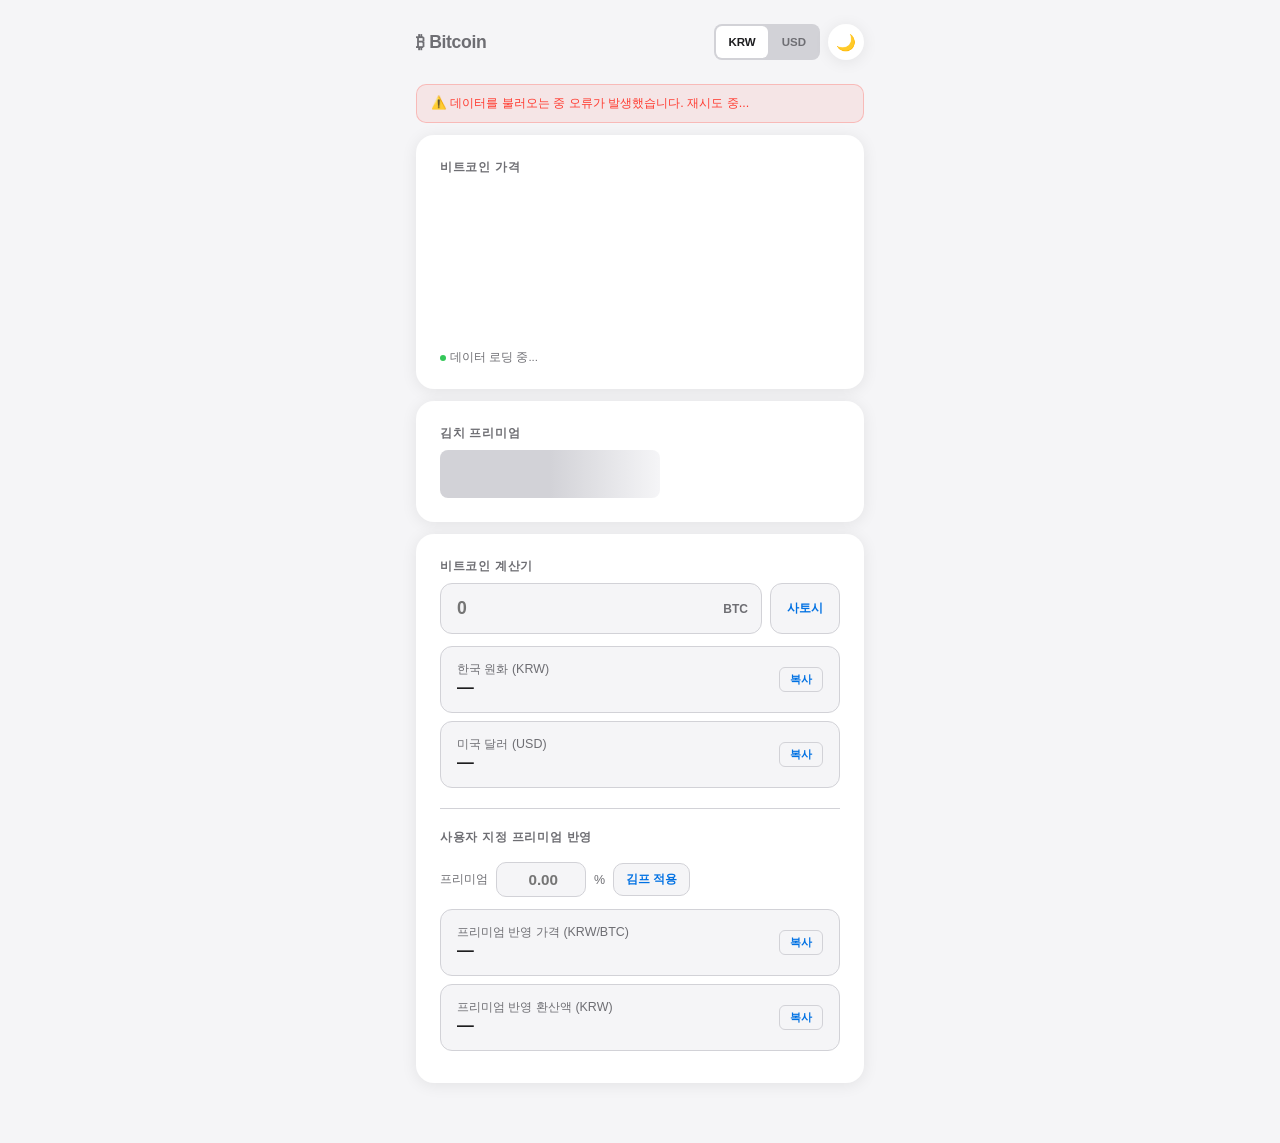
==== index.html @ 75e1d842 "Add files via upload" ====
<!DOCTYPE html>
<html lang="ko">
<head>
  <meta charset="UTF-8" />
  <meta name="viewport" content="width=device-width, initial-scale=1.0" />
  <title>비트코인 가격 & 김치 프리미엄</title>
  <style>
    /* ── 기본 변수 ── */
    :root {
      --bg: #f5f5f7;
      --card: #ffffff;
      --text: #1d1d1f;
      --sub: #6e6e73;
      --border: #d2d2d7;
      --accent: #0071e3;
      --positive: #ff3b30;
      --negative: #007aff;
      --shadow: 0 2px 16px rgba(0,0,0,0.08);
      --radius: 18px;
      --transition: 0.3s cubic-bezier(.4,0,.2,1);
    }
    [data-theme="dark"] {
      --bg: #000000;
      --card: #1c1c1e;
      --text: #f5f5f7;
      --sub: #98989d;
      --border: #38383a;
      --accent: #0a84ff;
      --shadow: 0 2px 24px rgba(0,0,0,0.4);
    }

    /* ── 리셋 & 기본 ── */
    *, *::before, *::after { box-sizing: border-box; margin: 0; padding: 0; }
    html { font-size: 16px; scroll-behavior: smooth; }
    body {
      font-family: -apple-system, BlinkMacSystemFont, 'Segoe UI', sans-serif;
      background: var(--bg);
      color: var(--text);
      min-height: 100vh;
      transition: background var(--transition), color var(--transition);
    }

    /* ── 레이아웃 ── */
    .container {
      max-width: 480px;
      margin: 0 auto;
      padding: 24px 16px 48px;
    }

    /* ── 헤더 ── */
    .header {
      display: flex;
      align-items: center;
      justify-content: space-between;
      margin-bottom: 24px;
    }
    .header-title {
      font-size: 1.1rem;
      font-weight: 600;
      letter-spacing: -0.02em;
      color: var(--sub);
    }
    .header-controls { display: flex; gap: 8px; }
    .icon-btn {
      width: 36px; height: 36px;
      border: none; border-radius: 50%;
      background: var(--card);
      color: var(--text);
      cursor: pointer;
      display: flex; align-items: center; justify-content: center;
      font-size: 1rem;
      box-shadow: var(--shadow);
      transition: transform 0.15s, background var(--transition);
    }
    .icon-btn:active { transform: scale(0.92); }

    /* ── 카드 ── */
    .card {
      background: var(--card);
      border-radius: var(--radius);
      padding: 24px;
      margin-bottom: 12px;
      box-shadow: var(--shadow);
      transition: background var(--transition);
    }
    .card-label {
      font-size: 0.75rem;
      font-weight: 600;
      letter-spacing: 0.06em;
      text-transform: uppercase;
      color: var(--sub);
      margin-bottom: 8px;
    }

    /* ── 스켈레톤 ── */
    .skeleton {
      background: linear-gradient(90deg, var(--border) 25%, var(--bg) 50%, var(--border) 75%);
      background-size: 200% 100%;
      animation: shimmer 1.4s infinite;
      border-radius: 8px;
    }
    @keyframes shimmer { from { background-position: 200% 0; } to { background-position: -200% 0; } }
    .skel-price { height: 52px; width: 70%; margin-bottom: 8px; }
    .skel-sub { height: 20px; width: 45%; }
    .skel-prem { height: 48px; width: 55%; }

    /* ── 가격 표시 ── */
    .price-main {
      font-size: 2.8rem;
      font-weight: 700;
      letter-spacing: -0.04em;
      line-height: 1;
      margin-bottom: 6px;
      transition: color 0.2s;
      font-variant-numeric: tabular-nums;
    }
    .price-sub {
      font-size: 1rem;
      color: var(--sub);
      font-weight: 400;
      font-variant-numeric: tabular-nums;
    }
    .price-row {
      display: flex;
      align-items: flex-end;
      justify-content: space-between;
      gap: 8px;
    }
    .update-time {
      font-size: 0.72rem;
      color: var(--sub);
      margin-top: 10px;
    }
    .live-dot {
      display: inline-block;
      width: 6px; height: 6px;
      border-radius: 50%;
      background: #34c759;
      margin-right: 4px;
      animation: pulse 1.5s infinite;
    }
    @keyframes pulse { 0%,100% { opacity:1; } 50% { opacity:0.3; } }

    /* ── 플래시 애니메이션 ── */
    @keyframes flash-up { 0%,100%{color:inherit;} 30%{color:var(--positive);} }
    @keyframes flash-down { 0%,100%{color:inherit;} 30%{color:var(--negative);} }
    .flash-up { animation: flash-up 0.5s ease; }
    .flash-down { animation: flash-down 0.5s ease; }

    /* ── 김치 프리미엄 ── */
    .premium-value {
      font-size: 2.4rem;
      font-weight: 700;
      letter-spacing: -0.03em;
      font-variant-numeric: tabular-nums;
    }
    .premium-value.positive { color: var(--positive); }
    .premium-value.negative { color: var(--negative); }
    .premium-detail {
      font-size: 0.8rem;
      color: var(--sub);
      margin-top: 4px;
    }

    /* ── 스파크라인 ── */
    .chart-wrap {
      margin-top: 16px;
      height: 60px;
      position: relative;
    }
    canvas#sparkline {
      width: 100%;
      height: 100%;
      display: block;
    }

    /* ── 구분선 ── */
    .divider {
      height: 1px;
      background: var(--border);
      margin: 20px 0;
    }

    /* ── 계산기 ── */
    .calc-row {
      display: flex;
      gap: 8px;
      margin-bottom: 12px;
      align-items: stretch;
    }
    .calc-input-wrap {
      flex: 1;
      position: relative;
    }
    .calc-input {
      width: 100%;
      padding: 14px 16px;
      border: 1.5px solid var(--border);
      border-radius: 12px;
      font-size: 1.1rem;
      font-weight: 600;
      background: var(--bg);
      color: var(--text);
      font-variant-numeric: tabular-nums;
      transition: border-color 0.2s, background var(--transition);
      outline: none;
      font-family: inherit;
    }
    .calc-input:focus { border-color: var(--accent); }
    .calc-unit {
      position: absolute;
      right: 14px; top: 50%;
      transform: translateY(-50%);
      font-size: 0.75rem;
      font-weight: 700;
      color: var(--sub);
      pointer-events: none;
    }
    .toggle-btn {
      padding: 0 16px;
      border: 1.5px solid var(--border);
      border-radius: 12px;
      background: var(--bg);
      color: var(--accent);
      font-size: 0.78rem;
      font-weight: 700;
      cursor: pointer;
      white-space: nowrap;
      transition: background 0.2s, border-color 0.2s;
      font-family: inherit;
    }
    .toggle-btn:hover { background: var(--card); }

    .result-box {
      background: var(--bg);
      border-radius: 12px;
      padding: 14px 16px;
      margin-bottom: 8px;
      display: flex;
      justify-content: space-between;
      align-items: center;
      border: 1px solid var(--border);
      transition: background var(--transition);
    }
    .result-label { font-size: 0.78rem; color: var(--sub); font-weight: 500; }
    .result-value {
      font-size: 1.05rem;
      font-weight: 700;
      font-variant-numeric: tabular-nums;
    }
    .copy-btn {
      padding: 4px 10px;
      border: 1px solid var(--border);
      border-radius: 6px;
      background: transparent;
      color: var(--accent);
      font-size: 0.7rem;
      font-weight: 600;
      cursor: pointer;
      transition: background 0.15s;
      font-family: inherit;
    }
    .copy-btn:hover { background: var(--card); }
    .copy-btn.copied { color: #34c759; border-color: #34c759; }

    /* ── 프리미엄 입력 ── */
    .prem-input-wrap {
      display: flex;
      align-items: center;
      gap: 8px;
      margin-top: 16px;
    }
    .prem-label { font-size: 0.78rem; color: var(--sub); white-space: nowrap; }
    .prem-input {
      width: 90px;
      padding: 8px 12px;
      border: 1.5px solid var(--border);
      border-radius: 10px;
      font-size: 0.95rem;
      font-weight: 600;
      background: var(--bg);
      color: var(--text);
      outline: none;
      text-align: right;
      font-family: inherit;
      transition: border-color 0.2s, background var(--transition);
    }
    .prem-input:focus { border-color: var(--accent); }
    .use-kimchi-btn {
      padding: 8px 12px;
      border: 1.5px solid var(--border);
      border-radius: 10px;
      background: var(--bg);
      color: var(--accent);
      font-size: 0.72rem;
      font-weight: 700;
      cursor: pointer;
      transition: background 0.15s;
      font-family: inherit;
      white-space: nowrap;
    }
    .use-kimchi-btn:hover { background: var(--card); }

    /* ── 에러 배너 ── */
    .error-banner {
      background: #ff3b3015;
      border: 1px solid #ff3b3040;
      border-radius: 10px;
      padding: 10px 14px;
      font-size: 0.78rem;
      color: var(--positive);
      margin-bottom: 12px;
      display: none;
    }
    .error-banner.show { display: block; }

    /* ── 화폐 토글 ── */
    .currency-toggle {
      display: inline-flex;
      background: var(--border);
      border-radius: 8px;
      padding: 2px;
      gap: 2px;
    }
    .currency-toggle button {
      padding: 4px 12px;
      border: none;
      border-radius: 6px;
      font-size: 0.72rem;
      font-weight: 700;
      cursor: pointer;
      background: transparent;
      color: var(--sub);
      transition: background 0.15s, color 0.15s;
      font-family: inherit;
    }
    .currency-toggle button.active {
      background: var(--card);
      color: var(--text);
    }

    /* ── 24h 변동 배지 ── */
    .change-badge {
      display: inline-flex;
      align-items: center;
      gap: 2px;
      font-size: 0.8rem;
      font-weight: 600;
      padding: 2px 8px;
      border-radius: 6px;
    }
    .change-badge.pos { background: #ff3b3018; color: var(--positive); }
    .change-badge.neg { background: #007aff18; color: var(--negative); }

    /* ── 반응형 ── */
    @media (max-width: 380px) {
      .price-main { font-size: 2.2rem; }
      .premium-value { font-size: 2rem; }
      .container { padding: 16px 12px 40px; }
    }
  </style>
</head>
<body>
<div class="container">

  <!-- 헤더 -->
  <div class="header">
    <span class="header-title">₿ Bitcoin</span>
    <div class="header-controls">
      <!-- 화폐 단위 토글 -->
      <div class="currency-toggle">
        <button id="btn-krw" class="active" onclick="setCurrency('KRW')">KRW</button>
        <button id="btn-usd" onclick="setCurrency('USD')">USD</button>
      </div>
      <!-- 다크모드 토글 -->
      <button class="icon-btn" id="theme-btn" onclick="toggleTheme()" title="테마 변경">🌙</button>
    </div>
  </div>

  <!-- 에러 배너 -->
  <div class="error-banner" id="error-banner">⚠️ 데이터를 불러오는 중 오류가 발생했습니다. 재시도 중...</div>

  <!-- 가격 카드 -->
  <div class="card" id="price-card">
    <div class="card-label">비트코인 가격</div>
    <div class="price-row">
      <div>
        <!-- 스켈레톤 -->
        <div class="skeleton skel-price" id="skel-price"></div>
        <div class="skeleton skel-sub" id="skel-sub"></div>
        <!-- 실제 데이터 (초기 hidden) -->
        <div id="price-main-wrap" style="display:none;">
          <div class="price-main" id="price-main">—</div>
          <div class="price-sub" id="price-sub">—</div>
        </div>
      </div>
      <span class="change-badge" id="change-badge" style="display:none;"></span>
    </div>
    <!-- 스파크라인 -->
    <div class="chart-wrap">
      <canvas id="sparkline"></canvas>
    </div>
    <div class="update-time" id="update-time">
      <span class="live-dot"></span>데이터 로딩 중...
    </div>
  </div>

  <!-- 김치 프리미엄 카드 -->
  <div class="card" id="prem-card">
    <div class="card-label">김치 프리미엄</div>
    <div class="skeleton skel-prem" id="skel-prem"></div>
    <div id="prem-wrap" style="display:none;">
      <div class="premium-value" id="premium-value">—</div>
      <div class="premium-detail" id="premium-detail">업비트 KRW / 바이낸스 USD × 환율</div>
    </div>
  </div>

  <!-- 계산기 카드 -->
  <div class="card">
    <div class="card-label">비트코인 계산기</div>

    <!-- BTC 입력 -->
    <div class="calc-row">
      <div class="calc-input-wrap">
        <input
          class="calc-input"
          id="btc-input"
          type="number"
          placeholder="0"
          min="0"
          step="any"
          oninput="onBtcInput()"
          style="padding-right: 68px;"
        />
        <span class="calc-unit" id="btc-unit-label">BTC</span>
      </div>
      <!-- 사토시 토글 -->
      <button class="toggle-btn" id="sat-toggle" onclick="toggleSatoshi()">사토시</button>
    </div>

    <!-- 결과: KRW -->
    <div class="result-box" id="res-krw-box">
      <div>
        <div class="result-label">한국 원화 (KRW)</div>
        <div class="result-value" id="res-krw">—</div>
      </div>
      <button class="copy-btn" onclick="copyValue('res-krw', this)">복사</button>
    </div>

    <!-- 결과: USD -->
    <div class="result-box" id="res-usd-box">
      <div>
        <div class="result-label">미국 달러 (USD)</div>
        <div class="result-value" id="res-usd">—</div>
      </div>
      <button class="copy-btn" onclick="copyValue('res-usd', this)">복사</button>
    </div>

    <div class="divider"></div>

    <!-- 프리미엄 반영 설정 -->
    <div class="card-label" style="margin-bottom:4px;">사용자 지정 프리미엄 반영</div>
    <div class="prem-input-wrap">
      <span class="prem-label">프리미엄</span>
      <input
        class="prem-input"
        id="custom-prem"
        type="number"
        placeholder="0.00"
        step="0.01"
        oninput="onBtcInput()"
      />
      <span class="prem-label">%</span>
      <button class="use-kimchi-btn" onclick="useKimchiPremium()">김프 적용</button>
    </div>

    <!-- 프리미엄 반영 결과 -->
    <div class="result-box" style="margin-top:12px;" id="res-prem-box">
      <div>
        <div class="result-label">프리미엄 반영 가격 (KRW/BTC)</div>
        <div class="result-value" id="res-prem">—</div>
      </div>
      <button class="copy-btn" onclick="copyValue('res-prem', this)">복사</button>
    </div>

    <div class="result-box" id="res-prem-total-box">
      <div>
        <div class="result-label">프리미엄 반영 환산액 (KRW)</div>
        <div class="result-value" id="res-prem-total">—</div>
      </div>
      <button class="copy-btn" onclick="copyValue('res-prem-total', this)">복사</button>
    </div>
  </div>

</div>

<script>
  // ── 상태 ──
  let state = {
    btcKrw: null,      // 업비트 BTC/KRW
    btcUsd: null,      // 바이낸스 BTC/USD
    usdKrw: null,      // USD/KRW 환율
    kimchiPrem: null,  // 김치 프리미엄 %
    change24h: null,   // 24시간 변동률 %
    sparkData: [],     // 스파크라인 데이터 (USD)
    isSatoshi: false,
    currency: 'KRW',   // 표시 화폐
    theme: 'light',
    lastBtcKrw: null,
    lastBtcUsd: null,
    loaded: false,
  };

  // ── 테마 ──
  function toggleTheme() {
    state.theme = state.theme === 'light' ? 'dark' : 'light';
    document.documentElement.setAttribute('data-theme', state.theme);
    document.getElementById('theme-btn').textContent = state.theme === 'dark' ? '☀️' : '🌙';
    drawSparkline();
  }
  // 시스템 다크모드 감지
  if (window.matchMedia('(prefers-color-scheme: dark)').matches) {
    state.theme = 'dark';
    document.documentElement.setAttribute('data-theme', 'dark');
    document.getElementById('theme-btn').textContent = '☀️';
  }

  // ── 화폐 토글 ──
  function setCurrency(cur) {
    state.currency = cur;
    document.getElementById('btn-krw').className = cur === 'KRW' ? 'active' : '';
    document.getElementById('btn-usd').className = cur === 'USD' ? 'active' : '';
    renderPrices();
  }

  // ── 숫자 포맷 ──
  function fmt(n, decimals = 0) {
    if (n == null) return '—';
    return n.toLocaleString('ko-KR', { minimumFractionDigits: decimals, maximumFractionDigits: decimals });
  }
  function fmtUsd(n) {
    if (n == null) return '—';
    return '$' + n.toLocaleString('en-US', { minimumFractionDigits: 2, maximumFractionDigits: 2 });
  }

  // ── 스켈레톤 → 실제 UI ──
  function showData() {
    if (state.loaded) return;
    state.loaded = true;
    ['skel-price','skel-sub','skel-prem'].forEach(id => {
      const el = document.getElementById(id);
      if (el) el.remove();
    });
    document.getElementById('price-main-wrap').style.display = '';
    document.getElementById('prem-wrap').style.display = '';
    document.getElementById('change-badge').style.display = '';
  }

  // ── 가격 렌더 ──
  function renderPrices() {
    if (!state.btcKrw || !state.btcUsd) return;
    showData();

    const mainEl = document.getElementById('price-main');
    const subEl = document.getElementById('price-sub');

    let newMainText, newSubText;
    if (state.currency === 'KRW') {
      newMainText = '₩' + fmt(state.btcKrw);
      newSubText = fmtUsd(state.btcUsd) + (state.usdKrw ? '  ·  ₩' + fmt(state.usdKrw, 1) + '/USD' : '');
    } else {
      newMainText = fmtUsd(state.btcUsd);
      newSubText = '₩' + fmt(state.btcKrw) + (state.usdKrw ? '  ·  환율 ₩' + fmt(state.usdKrw, 1) : '');
    }

    // 플래시 애니메이션
    if (mainEl.textContent && mainEl.textContent !== '—') {
      const prev = state.currency === 'KRW' ? state.lastBtcKrw : state.lastBtcUsd;
      const cur  = state.currency === 'KRW' ? state.btcKrw    : state.btcUsd;
      if (prev != null && cur !== prev) {
        mainEl.classList.remove('flash-up','flash-down');
        void mainEl.offsetWidth; // reflow
        mainEl.classList.add(cur > prev ? 'flash-up' : 'flash-down');
      }
    }
    mainEl.textContent = newMainText;
    subEl.textContent  = newSubText;

    // 24h 변동 배지
    const badge = document.getElementById('change-badge');
    if (state.change24h != null) {
      const pos = state.change24h >= 0;
      badge.className = 'change-badge ' + (pos ? 'pos' : 'neg');
      badge.textContent = (pos ? '▲ +' : '▼ ') + state.change24h.toFixed(2) + '%';
    }

    // 업데이트 시간
    const now = new Date();
    document.getElementById('update-time').innerHTML =
      '<span class="live-dot"></span>' +
      now.toLocaleTimeString('ko-KR', { hour12: false }) + ' 기준';

    // 계산기 업데이트
    onBtcInput();
  }

  // ── 김치 프리미엄 렌더 ──
  function renderPremium() {
    if (state.kimchiPrem == null) return;
    const el = document.getElementById('premium-value');
    const val = state.kimchiPrem;
    el.textContent = (val >= 0 ? '+' : '') + val.toFixed(3) + '%';
    el.className = 'premium-value ' + (val >= 0 ? 'positive' : 'negative');

    if (state.btcKrw && state.btcUsd && state.usdKrw) {
      const globalKrw = state.btcUsd * state.usdKrw;
      document.getElementById('premium-detail').textContent =
        '업비트 ₩' + fmt(state.btcKrw) +
        ' vs 바이낸스×환율 ₩' + fmt(Math.round(globalKrw));
    }
  }

  // ── 계산기 ──
  function onBtcInput() {
    const raw = parseFloat(document.getElementById('btc-input').value) || 0;
    const btcAmount = state.isSatoshi ? raw / 1e8 : raw;
    const customPrem = parseFloat(document.getElementById('custom-prem').value) || 0;

    const krwResult = state.btcKrw != null ? btcAmount * state.btcKrw : null;
    const usdResult = state.btcUsd != null ? btcAmount * state.btcUsd : null;

    document.getElementById('res-krw').textContent =
      krwResult != null ? '₩' + fmt(Math.round(krwResult)) : '—';
    document.getElementById('res-usd').textContent =
      usdResult != null ? '$' + fmt(usdResult, 2) : '—';

    // 프리미엄 반영
    if (state.btcKrw != null) {
      const adjPrice = state.btcKrw * (1 + customPrem / 100);
      const adjTotal = btcAmount * adjPrice;
      document.getElementById('res-prem').textContent = '₩' + fmt(Math.round(adjPrice));
      document.getElementById('res-prem-total').textContent = '₩' + fmt(Math.round(adjTotal));
    }
  }

  function toggleSatoshi() {
    state.isSatoshi = !state.isSatoshi;
    const btn = document.getElementById('sat-toggle');
    const label = document.getElementById('btc-unit-label');
    if (state.isSatoshi) {
      btn.textContent = 'BTC';
      label.textContent = 'SAT';
      btn.style.color = 'var(--positive)';
    } else {
      btn.textContent = '사토시';
      label.textContent = 'BTC';
      btn.style.color = '';
    }
    onBtcInput();
  }

  function useKimchiPremium() {
    if (state.kimchiPrem == null) return;
    document.getElementById('custom-prem').value = state.kimchiPrem.toFixed(3);
    onBtcInput();
  }

  // ── 복사 ──
  function copyValue(id, btn) {
    const text = document.getElementById(id).textContent;
    if (text === '—') return;
    navigator.clipboard.writeText(text.replace(/[₩$,]/g, '')).then(() => {
      btn.textContent = '✓';
      btn.classList.add('copied');
      setTimeout(() => { btn.textContent = '복사'; btn.classList.remove('copied'); }, 1500);
    });
  }

  // ── 스파크라인 ──
  function drawSparkline() {
    const canvas = document.getElementById('sparkline');
    const ctx = canvas.getContext('2d');
    const data = state.sparkData;
    const dpr = window.devicePixelRatio || 1;

    canvas.width  = canvas.offsetWidth  * dpr;
    canvas.height = canvas.offsetHeight * dpr;
    ctx.scale(dpr, dpr);

    const W = canvas.offsetWidth;
    const H = canvas.offsetHeight;
    ctx.clearRect(0, 0, W, H);

    if (data.length < 2) return;

    const min = Math.min(...data);
    const max = Math.max(...data);
    const pad = 4;

    const x = i => (i / (data.length - 1)) * (W - pad * 2) + pad;
    const y = v => H - pad - ((v - min) / (max - min || 1)) * (H - pad * 2);

    const isUp = data[data.length - 1] >= data[0];
    const lineColor = isUp ? '#ff3b30' : '#007aff';

    // 채우기 그라디언트
    const grad = ctx.createLinearGradient(0, 0, 0, H);
    grad.addColorStop(0, lineColor + '40');
    grad.addColorStop(1, lineColor + '00');

    ctx.beginPath();
    ctx.moveTo(x(0), y(data[0]));
    for (let i = 1; i < data.length; i++) {
      const cx = (x(i - 1) + x(i)) / 2;
      ctx.bezierCurveTo(cx, y(data[i-1]), cx, y(data[i]), x(i), y(data[i]));
    }
    ctx.lineTo(x(data.length - 1), H);
    ctx.lineTo(x(0), H);
    ctx.closePath();
    ctx.fillStyle = grad;
    ctx.fill();

    // 라인
    ctx.beginPath();
    ctx.moveTo(x(0), y(data[0]));
    for (let i = 1; i < data.length; i++) {
      const cx = (x(i - 1) + x(i)) / 2;
      ctx.bezierCurveTo(cx, y(data[i-1]), cx, y(data[i]), x(i), y(data[i]));
    }
    ctx.strokeStyle = lineColor;
    ctx.lineWidth = 2;
    ctx.lineJoin = 'round';
    ctx.stroke();
  }

  // ── API 호출 ──
  async function fetchAll() {
    try {
      // 병렬 요청
      const [binanceRes, upbitRes, fxRes] = await Promise.allSettled([
        fetch('https://api.binance.com/api/v3/ticker/24hr?symbol=BTCUSDT').then(r => r.json()),
        fetch('https://api.upbit.com/v1/ticker?markets=KRW-BTC').then(r => r.json()),
        fetch('https://open.er-api.com/v6/latest/USD').then(r => r.json()),
      ]);

      let ok = true;

      // 바이낸스
      if (binanceRes.status === 'fulfilled') {
        const d = binanceRes.value;
        state.lastBtcUsd = state.btcUsd;
        state.btcUsd  = parseFloat(d.lastPrice);
        state.change24h = parseFloat(d.priceChangePercent);
      } else { ok = false; }

      // 업비트
      if (upbitRes.status === 'fulfilled') {
        const d = upbitRes.value[0];
        state.lastBtcKrw = state.btcKrw;
        state.btcKrw = d.trade_price;
      } else { ok = false; }

      // 환율
      if (fxRes.status === 'fulfilled') {
        state.usdKrw = fxRes.value.rates?.KRW;
      }

      // 김치 프리미엄 계산
      if (state.btcKrw && state.btcUsd && state.usdKrw) {
        const globalKrw = state.btcUsd * state.usdKrw;
        state.kimchiPrem = ((state.btcKrw / globalKrw) - 1) * 100;
        renderPremium();
      }

      renderPrices();
      document.getElementById('error-banner').classList.toggle('show', !ok);

    } catch (e) {
      document.getElementById('error-banner').classList.add('show');
    }
  }

  // 스파크라인 데이터 (1시간봉 × 24)
  async function fetchSparkline() {
    try {
      const res = await fetch(
        'https://api.binance.com/api/v3/klines?symbol=BTCUSDT&interval=1h&limit=24'
      );
      const data = await res.json();
      // close price
      state.sparkData = data.map(k => parseFloat(k[4]));
      drawSparkline();
    } catch (e) { /* silent */ }
  }

  // ── 실시간 갱신 루프 ──
  let tickCount = 0;
  async function tick() {
    await fetchAll();
    tickCount++;
    // 스파크라인은 5분마다
    if (tickCount === 1 || tickCount % 300 === 0) fetchSparkline();
  }

  // 초기 실행
  tick();
  setInterval(tick, 1000);

  // 리사이즈 시 스파크라인 재그리기
  let resizeTimer;
  window.addEventListener('resize', () => {
    clearTimeout(resizeTimer);
    resizeTimer = setTimeout(drawSparkline, 150);
  });
</script>
</body>
</html>
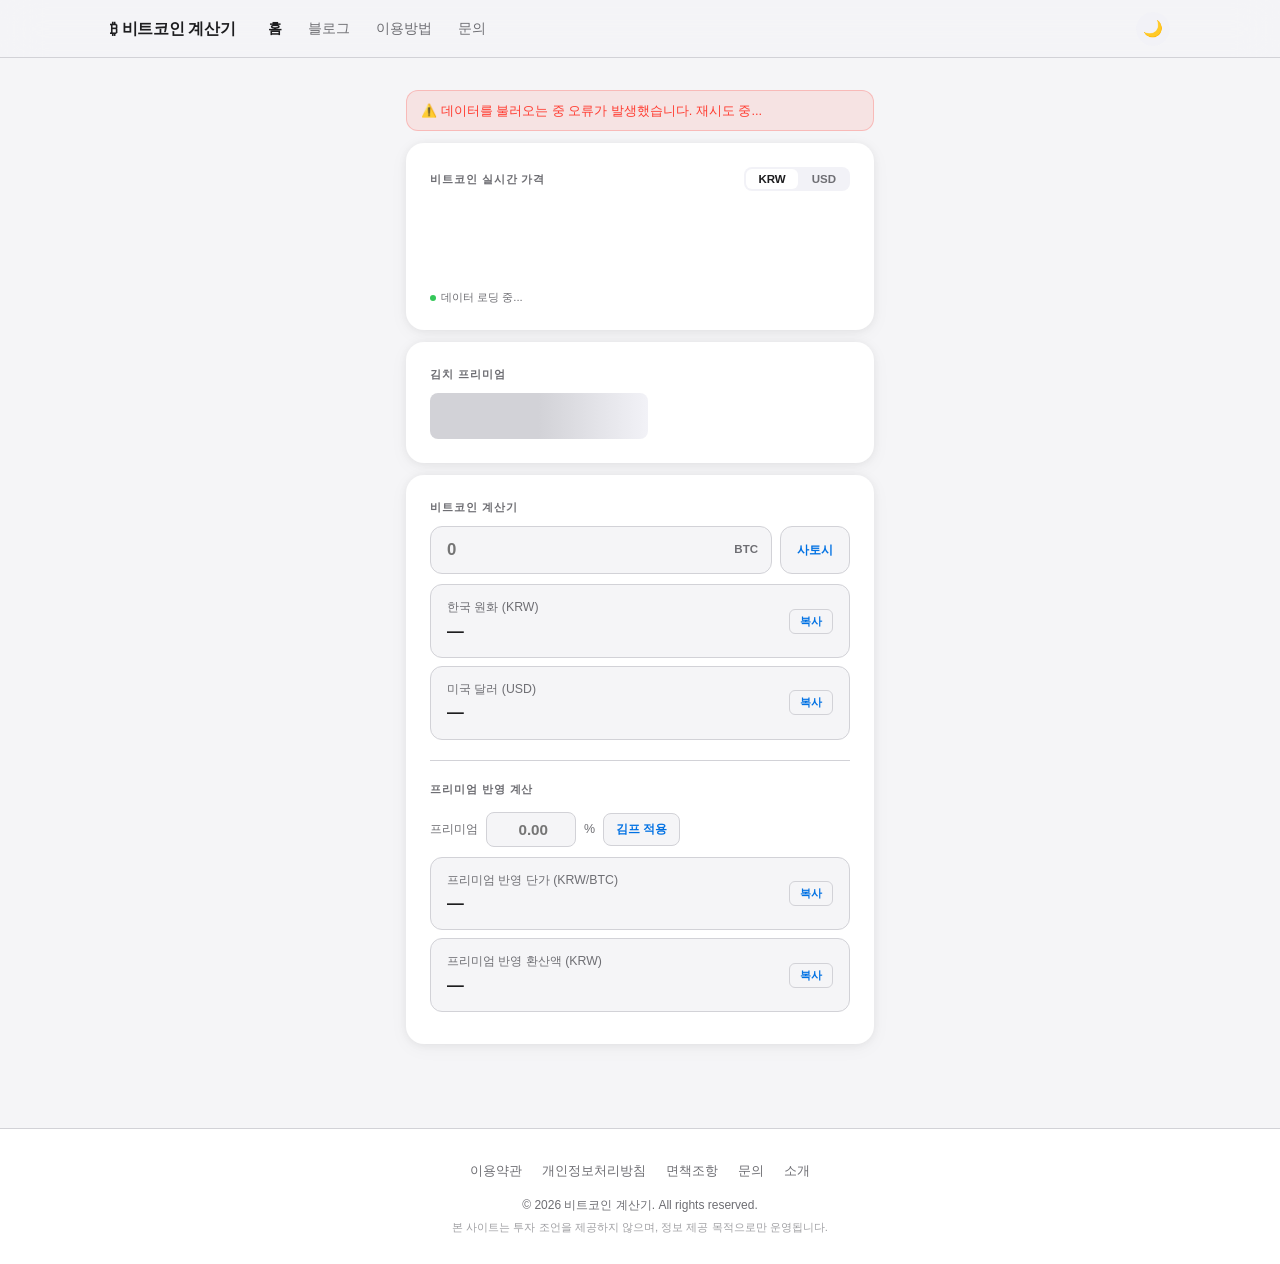
==== commit 5b3c9369: "Add files via upload" ====
--- a/index.html
+++ b/index.html
@@ -3,776 +3,361 @@
 <head>
   <meta charset="UTF-8" />
   <meta name="viewport" content="width=device-width, initial-scale=1.0" />
-  <title>비트코인 가격 & 김치 프리미엄</title>
+  <title>비트코인 실시간 가격 & 김치 프리미엄 계산기</title>
+  <meta name="description" content="업비트 비트코인 KRW 가격, 바이낸스 USD 가격, 김치 프리미엄을 실시간으로 확인하고 BTC 환산 계산기를 이용해보세요." />
+  <link rel="stylesheet" href="assets/style.css" />
+  <!-- 테마 깜빡임 방지: body 렌더 전에 적용 -->
+  <script>
+    (function () {
+      var s = localStorage.getItem('btc-theme');
+      var d = window.matchMedia('(prefers-color-scheme: dark)').matches ? 'dark' : 'light';
+      document.documentElement.setAttribute('data-theme', s || d);
+    })();
+  </script>
   <style>
-    /* ── 기본 변수 ── */
-    :root {
-      --bg: #f5f5f7;
-      --card: #ffffff;
-      --text: #1d1d1f;
-      --sub: #6e6e73;
-      --border: #d2d2d7;
-      --accent: #0071e3;
-      --positive: #ff3b30;
-      --negative: #007aff;
-      --shadow: 0 2px 16px rgba(0,0,0,0.08);
-      --radius: 18px;
-      --transition: 0.3s cubic-bezier(.4,0,.2,1);
-    }
-    [data-theme="dark"] {
-      --bg: #000000;
-      --card: #1c1c1e;
-      --text: #f5f5f7;
-      --sub: #98989d;
-      --border: #38383a;
-      --accent: #0a84ff;
-      --shadow: 0 2px 24px rgba(0,0,0,0.4);
-    }
-
-    /* ── 리셋 & 기본 ── */
-    *, *::before, *::after { box-sizing: border-box; margin: 0; padding: 0; }
-    html { font-size: 16px; scroll-behavior: smooth; }
-    body {
-      font-family: -apple-system, BlinkMacSystemFont, 'Segoe UI', sans-serif;
-      background: var(--bg);
-      color: var(--text);
-      min-height: 100vh;
-      transition: background var(--transition), color var(--transition);
-    }
-
-    /* ── 레이아웃 ── */
-    .container {
-      max-width: 480px;
-      margin: 0 auto;
-      padding: 24px 16px 48px;
-    }
-
-    /* ── 헤더 ── */
-    .header {
-      display: flex;
-      align-items: center;
-      justify-content: space-between;
-      margin-bottom: 24px;
-    }
-    .header-title {
-      font-size: 1.1rem;
-      font-weight: 600;
-      letter-spacing: -0.02em;
-      color: var(--sub);
-    }
-    .header-controls { display: flex; gap: 8px; }
-    .icon-btn {
-      width: 36px; height: 36px;
-      border: none; border-radius: 50%;
-      background: var(--card);
-      color: var(--text);
-      cursor: pointer;
-      display: flex; align-items: center; justify-content: center;
-      font-size: 1rem;
-      box-shadow: var(--shadow);
-      transition: transform 0.15s, background var(--transition);
-    }
-    .icon-btn:active { transform: scale(0.92); }
-
-    /* ── 카드 ── */
-    .card {
-      background: var(--card);
-      border-radius: var(--radius);
-      padding: 24px;
-      margin-bottom: 12px;
-      box-shadow: var(--shadow);
-      transition: background var(--transition);
-    }
-    .card-label {
-      font-size: 0.75rem;
-      font-weight: 600;
-      letter-spacing: 0.06em;
-      text-transform: uppercase;
-      color: var(--sub);
-      margin-bottom: 8px;
-    }
-
-    /* ── 스켈레톤 ── */
-    .skeleton {
-      background: linear-gradient(90deg, var(--border) 25%, var(--bg) 50%, var(--border) 75%);
-      background-size: 200% 100%;
-      animation: shimmer 1.4s infinite;
-      border-radius: 8px;
-    }
-    @keyframes shimmer { from { background-position: 200% 0; } to { background-position: -200% 0; } }
-    .skel-price { height: 52px; width: 70%; margin-bottom: 8px; }
-    .skel-sub { height: 20px; width: 45%; }
-    .skel-prem { height: 48px; width: 55%; }
-
-    /* ── 가격 표시 ── */
-    .price-main {
-      font-size: 2.8rem;
-      font-weight: 700;
-      letter-spacing: -0.04em;
-      line-height: 1;
-      margin-bottom: 6px;
-      transition: color 0.2s;
-      font-variant-numeric: tabular-nums;
-    }
-    .price-sub {
-      font-size: 1rem;
-      color: var(--sub);
-      font-weight: 400;
-      font-variant-numeric: tabular-nums;
-    }
-    .price-row {
-      display: flex;
-      align-items: flex-end;
-      justify-content: space-between;
-      gap: 8px;
-    }
-    .update-time {
-      font-size: 0.72rem;
-      color: var(--sub);
-      margin-top: 10px;
-    }
-    .live-dot {
-      display: inline-block;
-      width: 6px; height: 6px;
-      border-radius: 50%;
-      background: #34c759;
-      margin-right: 4px;
-      animation: pulse 1.5s infinite;
-    }
-    @keyframes pulse { 0%,100% { opacity:1; } 50% { opacity:0.3; } }
-
-    /* ── 플래시 애니메이션 ── */
-    @keyframes flash-up { 0%,100%{color:inherit;} 30%{color:var(--positive);} }
-    @keyframes flash-down { 0%,100%{color:inherit;} 30%{color:var(--negative);} }
-    .flash-up { animation: flash-up 0.5s ease; }
+    /* ── 메인 페이지 전용 스타일 ── */
+    .price-row    { display: flex; align-items: flex-start; justify-content: space-between; gap: 8px; }
+    .price-main   { font-size: 2.75rem; font-weight: 700; letter-spacing: -0.04em; line-height: 1; margin-bottom: 6px; font-variant-numeric: tabular-nums; }
+    .price-sub    { font-size: 0.97rem; color: var(--sub); font-variant-numeric: tabular-nums; }
+    .update-time  { font-size: 0.71rem; color: var(--sub); margin-top: 12px; }
+    .live-dot     { display: inline-block; width: 6px; height: 6px; border-radius: 50%; background: #34c759; margin-right: 5px; animation: pulse 1.5s infinite; }
+    @keyframes pulse { 0%,100%{opacity:1} 50%{opacity:0.25} }
+
+    .change-badge { display: inline-flex; align-items: center; font-size: 0.8rem; font-weight: 600; padding: 3px 9px; border-radius: 7px; white-space: nowrap; }
+    .change-badge.pos { background: rgba(255,59,48,0.12); color: var(--positive); }
+    .change-badge.neg { background: rgba(0,122,255,0.12); color: var(--negative); }
+
+    .premium-value { font-size: 2.3rem; font-weight: 700; letter-spacing: -0.03em; font-variant-numeric: tabular-nums; }
+    .premium-value.pos { color: var(--positive); }
+    .premium-value.neg { color: var(--negative); }
+    .premium-detail { font-size: 0.78rem; color: var(--sub); margin-top: 5px; }
+
+    /* 계산기 */
+    .calc-row     { display: flex; gap: 8px; margin-bottom: 10px; }
+    .calc-iw      { flex: 1; position: relative; }
+    .calc-input   { width: 100%; padding: 13px 60px 13px 16px; border: 1.5px solid var(--border); border-radius: var(--radius-sm); font-size: 1.05rem; font-weight: 600; background: var(--bg); color: var(--text); font-family: inherit; font-variant-numeric: tabular-nums; outline: none; transition: border-color 0.2s, background var(--tr); }
+    .calc-input:focus { border-color: var(--accent); }
+    .calc-unit    { position: absolute; right: 14px; top: 50%; transform: translateY(-50%); font-size: 0.72rem; font-weight: 700; color: var(--sub); pointer-events: none; }
+    .toggle-btn   { padding: 0 16px; border: 1.5px solid var(--border); border-radius: var(--radius-sm); background: var(--bg); color: var(--accent); font-size: 0.78rem; font-weight: 700; white-space: nowrap; transition: background 0.15s; font-family: inherit; }
+    .toggle-btn:hover { background: var(--card-alt); }
+
+    .result-box   { background: var(--bg); border-radius: var(--radius-sm); padding: 13px 16px; margin-bottom: 8px; display: flex; justify-content: space-between; align-items: center; border: 1px solid var(--border); transition: background var(--tr); }
+    .result-label { font-size: 0.77rem; color: var(--sub); font-weight: 500; margin-bottom: 2px; }
+    .result-value { font-size: 1.05rem; font-weight: 700; font-variant-numeric: tabular-nums; }
+    .copy-btn     { padding: 4px 10px; border: 1px solid var(--border); border-radius: 6px; background: transparent; color: var(--accent); font-size: 0.7rem; font-weight: 600; transition: background 0.12s; font-family: inherit; }
+    .copy-btn:hover { background: var(--card-alt); }
+    .copy-btn.copied { color: #34c759; border-color: #34c759; }
+
+    .prem-row     { display: flex; align-items: center; gap: 8px; margin-top: 14px; flex-wrap: wrap; }
+    .prem-label   { font-size: 0.78rem; color: var(--sub); white-space: nowrap; }
+    .prem-input   { width: 90px; padding: 8px 12px; border: 1.5px solid var(--border); border-radius: var(--radius-xs); font-size: 0.95rem; font-weight: 600; background: var(--bg); color: var(--text); outline: none; text-align: right; font-family: inherit; transition: border-color 0.2s, background var(--tr); }
+    .prem-input:focus { border-color: var(--accent); }
+    .prem-btn     { padding: 8px 12px; border: 1.5px solid var(--border); border-radius: var(--radius-xs); background: var(--bg); color: var(--accent); font-size: 0.72rem; font-weight: 700; transition: background 0.15s; font-family: inherit; white-space: nowrap; }
+    .prem-btn:hover { background: var(--card-alt); }
+
+    /* 화폐 토글 */
+    .cur-toggle   { display: inline-flex; background: var(--card-alt); border-radius: var(--radius-xs); padding: 2px; gap: 2px; }
+    .cur-toggle button { padding: 4px 12px; border: none; border-radius: 6px; font-size: 0.72rem; font-weight: 700; cursor: pointer; background: transparent; color: var(--sub); transition: background 0.15s, color 0.15s; font-family: inherit; }
+    .cur-toggle button.active { background: var(--card); color: var(--text); }
+
+    /* 스켈레톤 */
+    .skel-lg  { height: 50px; width: 68%; margin-bottom: 8px; }
+    .skel-sm  { height: 18px; width: 42%; }
+    .skel-prem{ height: 46px; width: 52%; }
+
+    /* 플래시 */
+    @keyframes flash-up   { 0%,100%{color:inherit} 35%{color:var(--positive)} }
+    @keyframes flash-down { 0%,100%{color:inherit} 35%{color:var(--negative)} }
+    .flash-up   { animation: flash-up   0.5s ease; }
     .flash-down { animation: flash-down 0.5s ease; }
-
-    /* ── 김치 프리미엄 ── */
-    .premium-value {
-      font-size: 2.4rem;
-      font-weight: 700;
-      letter-spacing: -0.03em;
-      font-variant-numeric: tabular-nums;
-    }
-    .premium-value.positive { color: var(--positive); }
-    .premium-value.negative { color: var(--negative); }
-    .premium-detail {
-      font-size: 0.8rem;
-      color: var(--sub);
-      margin-top: 4px;
-    }
-
-    /* ── 스파크라인 ── */
-    .chart-wrap {
-      margin-top: 16px;
-      height: 60px;
-      position: relative;
-    }
-    canvas#sparkline {
-      width: 100%;
-      height: 100%;
-      display: block;
-    }
-
-    /* ── 구분선 ── */
-    .divider {
-      height: 1px;
-      background: var(--border);
-      margin: 20px 0;
-    }
-
-    /* ── 계산기 ── */
-    .calc-row {
-      display: flex;
-      gap: 8px;
-      margin-bottom: 12px;
-      align-items: stretch;
-    }
-    .calc-input-wrap {
-      flex: 1;
-      position: relative;
-    }
-    .calc-input {
-      width: 100%;
-      padding: 14px 16px;
-      border: 1.5px solid var(--border);
-      border-radius: 12px;
-      font-size: 1.1rem;
-      font-weight: 600;
-      background: var(--bg);
-      color: var(--text);
-      font-variant-numeric: tabular-nums;
-      transition: border-color 0.2s, background var(--transition);
-      outline: none;
-      font-family: inherit;
-    }
-    .calc-input:focus { border-color: var(--accent); }
-    .calc-unit {
-      position: absolute;
-      right: 14px; top: 50%;
-      transform: translateY(-50%);
-      font-size: 0.75rem;
-      font-weight: 700;
-      color: var(--sub);
-      pointer-events: none;
-    }
-    .toggle-btn {
-      padding: 0 16px;
-      border: 1.5px solid var(--border);
-      border-radius: 12px;
-      background: var(--bg);
-      color: var(--accent);
-      font-size: 0.78rem;
-      font-weight: 700;
-      cursor: pointer;
-      white-space: nowrap;
-      transition: background 0.2s, border-color 0.2s;
-      font-family: inherit;
-    }
-    .toggle-btn:hover { background: var(--card); }
-
-    .result-box {
-      background: var(--bg);
-      border-radius: 12px;
-      padding: 14px 16px;
-      margin-bottom: 8px;
-      display: flex;
-      justify-content: space-between;
-      align-items: center;
-      border: 1px solid var(--border);
-      transition: background var(--transition);
-    }
-    .result-label { font-size: 0.78rem; color: var(--sub); font-weight: 500; }
-    .result-value {
-      font-size: 1.05rem;
-      font-weight: 700;
-      font-variant-numeric: tabular-nums;
-    }
-    .copy-btn {
-      padding: 4px 10px;
-      border: 1px solid var(--border);
-      border-radius: 6px;
-      background: transparent;
-      color: var(--accent);
-      font-size: 0.7rem;
-      font-weight: 600;
-      cursor: pointer;
-      transition: background 0.15s;
-      font-family: inherit;
-    }
-    .copy-btn:hover { background: var(--card); }
-    .copy-btn.copied { color: #34c759; border-color: #34c759; }
-
-    /* ── 프리미엄 입력 ── */
-    .prem-input-wrap {
-      display: flex;
-      align-items: center;
-      gap: 8px;
-      margin-top: 16px;
-    }
-    .prem-label { font-size: 0.78rem; color: var(--sub); white-space: nowrap; }
-    .prem-input {
-      width: 90px;
-      padding: 8px 12px;
-      border: 1.5px solid var(--border);
-      border-radius: 10px;
-      font-size: 0.95rem;
-      font-weight: 600;
-      background: var(--bg);
-      color: var(--text);
-      outline: none;
-      text-align: right;
-      font-family: inherit;
-      transition: border-color 0.2s, background var(--transition);
-    }
-    .prem-input:focus { border-color: var(--accent); }
-    .use-kimchi-btn {
-      padding: 8px 12px;
-      border: 1.5px solid var(--border);
-      border-radius: 10px;
-      background: var(--bg);
-      color: var(--accent);
-      font-size: 0.72rem;
-      font-weight: 700;
-      cursor: pointer;
-      transition: background 0.15s;
-      font-family: inherit;
-      white-space: nowrap;
-    }
-    .use-kimchi-btn:hover { background: var(--card); }
-
-    /* ── 에러 배너 ── */
-    .error-banner {
-      background: #ff3b3015;
-      border: 1px solid #ff3b3040;
-      border-radius: 10px;
-      padding: 10px 14px;
-      font-size: 0.78rem;
-      color: var(--positive);
-      margin-bottom: 12px;
-      display: none;
-    }
-    .error-banner.show { display: block; }
-
-    /* ── 화폐 토글 ── */
-    .currency-toggle {
-      display: inline-flex;
-      background: var(--border);
-      border-radius: 8px;
-      padding: 2px;
-      gap: 2px;
-    }
-    .currency-toggle button {
-      padding: 4px 12px;
-      border: none;
-      border-radius: 6px;
-      font-size: 0.72rem;
-      font-weight: 700;
-      cursor: pointer;
-      background: transparent;
-      color: var(--sub);
-      transition: background 0.15s, color 0.15s;
-      font-family: inherit;
-    }
-    .currency-toggle button.active {
-      background: var(--card);
-      color: var(--text);
-    }
-
-    /* ── 24h 변동 배지 ── */
-    .change-badge {
-      display: inline-flex;
-      align-items: center;
-      gap: 2px;
-      font-size: 0.8rem;
-      font-weight: 600;
-      padding: 2px 8px;
-      border-radius: 6px;
-    }
-    .change-badge.pos { background: #ff3b3018; color: var(--positive); }
-    .change-badge.neg { background: #007aff18; color: var(--negative); }
-
-    /* ── 반응형 ── */
-    @media (max-width: 380px) {
-      .price-main { font-size: 2.2rem; }
-      .premium-value { font-size: 2rem; }
-      .container { padding: 16px 12px 40px; }
-    }
   </style>
 </head>
 <body>
-<div class="container">
-
-  <!-- 헤더 -->
-  <div class="header">
-    <span class="header-title">₿ Bitcoin</span>
-    <div class="header-controls">
-      <!-- 화폐 단위 토글 -->
-      <div class="currency-toggle">
-        <button id="btn-krw" class="active" onclick="setCurrency('KRW')">KRW</button>
-        <button id="btn-usd" onclick="setCurrency('USD')">USD</button>
-      </div>
-      <!-- 다크모드 토글 -->
-      <button class="icon-btn" id="theme-btn" onclick="toggleTheme()" title="테마 변경">🌙</button>
+
+<!-- 네비게이션 (main.js가 주입) -->
+<div id="nav-placeholder"></div>
+
+<main>
+  <div class="container">
+
+    <!-- 에러 배너 -->
+    <div class="error-banner" id="error-banner">⚠️ 데이터를 불러오는 중 오류가 발생했습니다. 재시도 중...</div>
+
+    <!-- ── 가격 카드 ── -->
+    <div class="card">
+      <div style="display:flex;align-items:center;justify-content:space-between;margin-bottom:10px;">
+        <span class="card-label" style="margin:0;">비트코인 실시간 가격</span>
+        <div class="cur-toggle">
+          <button id="btn-krw" class="active" onclick="setCurrency('KRW')">KRW</button>
+          <button id="btn-usd" onclick="setCurrency('USD')">USD</button>
+        </div>
+      </div>
+
+      <div class="price-row">
+        <div>
+          <!-- 스켈레톤 -->
+          <div class="skeleton skel-lg" id="skel-price"></div>
+          <div class="skeleton skel-sm"  id="skel-sub"></div>
+          <!-- 실제 데이터 -->
+          <div id="price-wrap" style="display:none;">
+            <div class="price-main" id="price-main">—</div>
+            <div class="price-sub"  id="price-sub">—</div>
+          </div>
+        </div>
+        <span class="change-badge" id="change-badge" style="display:none;margin-top:4px;"></span>
+      </div>
+
+      <div class="update-time" id="update-time">
+        <span class="live-dot"></span>데이터 로딩 중...
+      </div>
     </div>
-  </div>
-
-  <!-- 에러 배너 -->
-  <div class="error-banner" id="error-banner">⚠️ 데이터를 불러오는 중 오류가 발생했습니다. 재시도 중...</div>
-
-  <!-- 가격 카드 -->
-  <div class="card" id="price-card">
-    <div class="card-label">비트코인 가격</div>
-    <div class="price-row">
-      <div>
-        <!-- 스켈레톤 -->
-        <div class="skeleton skel-price" id="skel-price"></div>
-        <div class="skeleton skel-sub" id="skel-sub"></div>
-        <!-- 실제 데이터 (초기 hidden) -->
-        <div id="price-main-wrap" style="display:none;">
-          <div class="price-main" id="price-main">—</div>
-          <div class="price-sub" id="price-sub">—</div>
-        </div>
-      </div>
-      <span class="change-badge" id="change-badge" style="display:none;"></span>
+
+    <!-- ── 김치 프리미엄 카드 ── -->
+    <div class="card">
+      <div class="card-label">김치 프리미엄</div>
+      <div class="skeleton skel-prem" id="skel-prem"></div>
+      <div id="prem-wrap" style="display:none;">
+        <div class="premium-value" id="prem-value">—</div>
+        <div class="premium-detail" id="prem-detail">업비트 KRW ÷ (바이낸스 USD × 환율)</div>
+      </div>
     </div>
-    <!-- 스파크라인 -->
-    <div class="chart-wrap">
-      <canvas id="sparkline"></canvas>
+
+    <!-- ── 계산기 카드 ── -->
+    <div class="card">
+      <div class="card-label">비트코인 계산기</div>
+
+      <div class="calc-row">
+        <div class="calc-iw">
+          <input class="calc-input" id="btc-input" type="number" placeholder="0" min="0" step="any"
+                 oninput="onInput()" style="padding-right:60px;" />
+          <span class="calc-unit" id="btc-unit">BTC</span>
+        </div>
+        <button class="toggle-btn" id="sat-btn" onclick="toggleSat()">사토시</button>
+      </div>
+
+      <div class="result-box">
+        <div>
+          <div class="result-label">한국 원화 (KRW)</div>
+          <div class="result-value" id="res-krw">—</div>
+        </div>
+        <button class="copy-btn" onclick="copyVal('res-krw',this)">복사</button>
+      </div>
+
+      <div class="result-box">
+        <div>
+          <div class="result-label">미국 달러 (USD)</div>
+          <div class="result-value" id="res-usd">—</div>
+        </div>
+        <button class="copy-btn" onclick="copyVal('res-usd',this)">복사</button>
+      </div>
+
+      <div class="divider"></div>
+
+      <!-- 사용자 지정 프리미엄 -->
+      <div class="card-label" style="margin-bottom:4px;">프리미엄 반영 계산</div>
+      <div class="prem-row">
+        <span class="prem-label">프리미엄</span>
+        <input class="prem-input" id="custom-prem" type="number" placeholder="0.00" step="0.01" oninput="onInput()" />
+        <span class="prem-label">%</span>
+        <button class="prem-btn" onclick="useKimchi()">김프 적용</button>
+      </div>
+
+      <div class="result-box" style="margin-top:10px;">
+        <div>
+          <div class="result-label">프리미엄 반영 단가 (KRW/BTC)</div>
+          <div class="result-value" id="res-prem-price">—</div>
+        </div>
+        <button class="copy-btn" onclick="copyVal('res-prem-price',this)">복사</button>
+      </div>
+
+      <div class="result-box">
+        <div>
+          <div class="result-label">프리미엄 반영 환산액 (KRW)</div>
+          <div class="result-value" id="res-prem-total">—</div>
+        </div>
+        <button class="copy-btn" onclick="copyVal('res-prem-total',this)">복사</button>
+      </div>
     </div>
-    <div class="update-time" id="update-time">
-      <span class="live-dot"></span>데이터 로딩 중...
-    </div>
-  </div>
-
-  <!-- 김치 프리미엄 카드 -->
-  <div class="card" id="prem-card">
-    <div class="card-label">김치 프리미엄</div>
-    <div class="skeleton skel-prem" id="skel-prem"></div>
-    <div id="prem-wrap" style="display:none;">
-      <div class="premium-value" id="premium-value">—</div>
-      <div class="premium-detail" id="premium-detail">업비트 KRW / 바이낸스 USD × 환율</div>
-    </div>
-  </div>
-
-  <!-- 계산기 카드 -->
-  <div class="card">
-    <div class="card-label">비트코인 계산기</div>
-
-    <!-- BTC 입력 -->
-    <div class="calc-row">
-      <div class="calc-input-wrap">
-        <input
-          class="calc-input"
-          id="btc-input"
-          type="number"
-          placeholder="0"
-          min="0"
-          step="any"
-          oninput="onBtcInput()"
-          style="padding-right: 68px;"
-        />
-        <span class="calc-unit" id="btc-unit-label">BTC</span>
-      </div>
-      <!-- 사토시 토글 -->
-      <button class="toggle-btn" id="sat-toggle" onclick="toggleSatoshi()">사토시</button>
-    </div>
-
-    <!-- 결과: KRW -->
-    <div class="result-box" id="res-krw-box">
-      <div>
-        <div class="result-label">한국 원화 (KRW)</div>
-        <div class="result-value" id="res-krw">—</div>
-      </div>
-      <button class="copy-btn" onclick="copyValue('res-krw', this)">복사</button>
-    </div>
-
-    <!-- 결과: USD -->
-    <div class="result-box" id="res-usd-box">
-      <div>
-        <div class="result-label">미국 달러 (USD)</div>
-        <div class="result-value" id="res-usd">—</div>
-      </div>
-      <button class="copy-btn" onclick="copyValue('res-usd', this)">복사</button>
-    </div>
-
-    <div class="divider"></div>
-
-    <!-- 프리미엄 반영 설정 -->
-    <div class="card-label" style="margin-bottom:4px;">사용자 지정 프리미엄 반영</div>
-    <div class="prem-input-wrap">
-      <span class="prem-label">프리미엄</span>
-      <input
-        class="prem-input"
-        id="custom-prem"
-        type="number"
-        placeholder="0.00"
-        step="0.01"
-        oninput="onBtcInput()"
-      />
-      <span class="prem-label">%</span>
-      <button class="use-kimchi-btn" onclick="useKimchiPremium()">김프 적용</button>
-    </div>
-
-    <!-- 프리미엄 반영 결과 -->
-    <div class="result-box" style="margin-top:12px;" id="res-prem-box">
-      <div>
-        <div class="result-label">프리미엄 반영 가격 (KRW/BTC)</div>
-        <div class="result-value" id="res-prem">—</div>
-      </div>
-      <button class="copy-btn" onclick="copyValue('res-prem', this)">복사</button>
-    </div>
-
-    <div class="result-box" id="res-prem-total-box">
-      <div>
-        <div class="result-label">프리미엄 반영 환산액 (KRW)</div>
-        <div class="result-value" id="res-prem-total">—</div>
-      </div>
-      <button class="copy-btn" onclick="copyValue('res-prem-total', this)">복사</button>
-    </div>
-  </div>
-
-</div>
-
+
+  </div><!-- /container -->
+</main>
+
+<!-- 푸터 (main.js가 주입) -->
+<div id="footer-placeholder"></div>
+
+<!-- ROOT_PATH는 main.js보다 먼저 선언 -->
+<script>window.ROOT_PATH = '';</script>
+<script src="assets/main.js"></script>
+
+<!-- ── 비트코인 데이터 로직 (메인 페이지 전용) ── -->
 <script>
-  // ── 상태 ──
-  let state = {
-    btcKrw: null,      // 업비트 BTC/KRW
-    btcUsd: null,      // 바이낸스 BTC/USD
-    usdKrw: null,      // USD/KRW 환율
-    kimchiPrem: null,  // 김치 프리미엄 %
-    change24h: null,   // 24시간 변동률 %
-    sparkData: [],     // 스파크라인 데이터 (USD)
-    isSatoshi: false,
-    currency: 'KRW',   // 표시 화폐
-    theme: 'light',
-    lastBtcKrw: null,
-    lastBtcUsd: null,
+  var S = {
+    btcKrw: null, btcUsd: null, usdKrw: null,
+    kimchi: null, change24h: null,
+    prevKrw: null, prevUsd: null,
+    isSat: false, cur: 'KRW',
     loaded: false,
   };
 
-  // ── 테마 ──
-  function toggleTheme() {
-    state.theme = state.theme === 'light' ? 'dark' : 'light';
-    document.documentElement.setAttribute('data-theme', state.theme);
-    document.getElementById('theme-btn').textContent = state.theme === 'dark' ? '☀️' : '🌙';
-    drawSparkline();
-  }
-  // 시스템 다크모드 감지
-  if (window.matchMedia('(prefers-color-scheme: dark)').matches) {
-    state.theme = 'dark';
-    document.documentElement.setAttribute('data-theme', 'dark');
-    document.getElementById('theme-btn').textContent = '☀️';
-  }
-
-  // ── 화폐 토글 ──
-  function setCurrency(cur) {
-    state.currency = cur;
-    document.getElementById('btn-krw').className = cur === 'KRW' ? 'active' : '';
-    document.getElementById('btn-usd').className = cur === 'USD' ? 'active' : '';
-    renderPrices();
-  }
-
-  // ── 숫자 포맷 ──
-  function fmt(n, decimals = 0) {
-    if (n == null) return '—';
-    return n.toLocaleString('ko-KR', { minimumFractionDigits: decimals, maximumFractionDigits: decimals });
-  }
-  function fmtUsd(n) {
-    if (n == null) return '—';
-    return '$' + n.toLocaleString('en-US', { minimumFractionDigits: 2, maximumFractionDigits: 2 });
-  }
-
-  // ── 스켈레톤 → 실제 UI ──
-  function showData() {
-    if (state.loaded) return;
-    state.loaded = true;
-    ['skel-price','skel-sub','skel-prem'].forEach(id => {
-      const el = document.getElementById(id);
+  /* 숫자 포맷 */
+  function fmtKrw(n) { return n == null ? '—' : '₩' + Math.round(n).toLocaleString('ko-KR'); }
+  function fmtUsd(n) { return n == null ? '—' : '$' + n.toLocaleString('en-US', {minimumFractionDigits:2,maximumFractionDigits:2}); }
+
+  /* 스켈레톤 제거 */
+  function showUI() {
+    if (S.loaded) return;
+    S.loaded = true;
+    ['skel-price','skel-sub','skel-prem'].forEach(function(id){
+      var el = document.getElementById(id);
       if (el) el.remove();
     });
-    document.getElementById('price-main-wrap').style.display = '';
-    document.getElementById('prem-wrap').style.display = '';
+    document.getElementById('price-wrap').style.display = '';
+    document.getElementById('prem-wrap').style.display  = '';
     document.getElementById('change-badge').style.display = '';
   }
 
-  // ── 가격 렌더 ──
-  function renderPrices() {
-    if (!state.btcKrw || !state.btcUsd) return;
-    showData();
-
-    const mainEl = document.getElementById('price-main');
-    const subEl = document.getElementById('price-sub');
-
-    let newMainText, newSubText;
-    if (state.currency === 'KRW') {
-      newMainText = '₩' + fmt(state.btcKrw);
-      newSubText = fmtUsd(state.btcUsd) + (state.usdKrw ? '  ·  ₩' + fmt(state.usdKrw, 1) + '/USD' : '');
-    } else {
-      newMainText = fmtUsd(state.btcUsd);
-      newSubText = '₩' + fmt(state.btcKrw) + (state.usdKrw ? '  ·  환율 ₩' + fmt(state.usdKrw, 1) : '');
-    }
-
-    // 플래시 애니메이션
-    if (mainEl.textContent && mainEl.textContent !== '—') {
-      const prev = state.currency === 'KRW' ? state.lastBtcKrw : state.lastBtcUsd;
-      const cur  = state.currency === 'KRW' ? state.btcKrw    : state.btcUsd;
-      if (prev != null && cur !== prev) {
-        mainEl.classList.remove('flash-up','flash-down');
-        void mainEl.offsetWidth; // reflow
-        mainEl.classList.add(cur > prev ? 'flash-up' : 'flash-down');
-      }
-    }
-    mainEl.textContent = newMainText;
-    subEl.textContent  = newSubText;
-
-    // 24h 변동 배지
-    const badge = document.getElementById('change-badge');
-    if (state.change24h != null) {
-      const pos = state.change24h >= 0;
+  /* 화폐 토글 */
+  function setCurrency(c) {
+    S.cur = c;
+    document.getElementById('btn-krw').className = c === 'KRW' ? 'active' : '';
+    document.getElementById('btn-usd').className = c === 'USD' ? 'active' : '';
+    renderPrice();
+  }
+
+  /* 가격 렌더 */
+  function renderPrice() {
+    if (!S.btcKrw || !S.btcUsd) return;
+    showUI();
+
+    var mainEl = document.getElementById('price-main');
+    var subEl  = document.getElementById('price-sub');
+    var prev   = S.cur === 'KRW' ? S.prevKrw : S.prevUsd;
+    var cur    = S.cur === 'KRW' ? S.btcKrw  : S.btcUsd;
+
+    var mainTxt = S.cur === 'KRW' ? fmtKrw(S.btcKrw) : fmtUsd(S.btcUsd);
+    var subTxt  = S.cur === 'KRW'
+      ? fmtUsd(S.btcUsd) + (S.usdKrw ? '  ·  환율 ₩' + Math.round(S.usdKrw).toLocaleString('ko-KR') : '')
+      : fmtKrw(S.btcKrw);
+
+    /* 방향 플래시 */
+    if (prev != null && cur !== prev && mainEl.textContent !== '—') {
+      mainEl.classList.remove('flash-up','flash-down');
+      void mainEl.offsetWidth;
+      mainEl.classList.add(cur > prev ? 'flash-up' : 'flash-down');
+    }
+    mainEl.textContent = mainTxt;
+    subEl.textContent  = subTxt;
+
+    /* 24h 변동 배지 */
+    var badge = document.getElementById('change-badge');
+    if (S.change24h != null) {
+      var pos = S.change24h >= 0;
       badge.className = 'change-badge ' + (pos ? 'pos' : 'neg');
-      badge.textContent = (pos ? '▲ +' : '▼ ') + state.change24h.toFixed(2) + '%';
-    }
-
-    // 업데이트 시간
-    const now = new Date();
+      badge.textContent = (pos ? '▲ +' : '▼ ') + S.change24h.toFixed(2) + '%';
+    }
+
+    /* 업데이트 시간 */
     document.getElementById('update-time').innerHTML =
       '<span class="live-dot"></span>' +
-      now.toLocaleTimeString('ko-KR', { hour12: false }) + ' 기준';
-
-    // 계산기 업데이트
-    onBtcInput();
-  }
-
-  // ── 김치 프리미엄 렌더 ──
+      new Date().toLocaleTimeString('ko-KR', {hour12:false}) + ' 기준';
+
+    onInput();
+  }
+
+  /* 김치 프리미엄 렌더 */
   function renderPremium() {
-    if (state.kimchiPrem == null) return;
-    const el = document.getElementById('premium-value');
-    const val = state.kimchiPrem;
-    el.textContent = (val >= 0 ? '+' : '') + val.toFixed(3) + '%';
-    el.className = 'premium-value ' + (val >= 0 ? 'positive' : 'negative');
-
-    if (state.btcKrw && state.btcUsd && state.usdKrw) {
-      const globalKrw = state.btcUsd * state.usdKrw;
-      document.getElementById('premium-detail').textContent =
-        '업비트 ₩' + fmt(state.btcKrw) +
-        ' vs 바이낸스×환율 ₩' + fmt(Math.round(globalKrw));
-    }
-  }
-
-  // ── 계산기 ──
-  function onBtcInput() {
-    const raw = parseFloat(document.getElementById('btc-input').value) || 0;
-    const btcAmount = state.isSatoshi ? raw / 1e8 : raw;
-    const customPrem = parseFloat(document.getElementById('custom-prem').value) || 0;
-
-    const krwResult = state.btcKrw != null ? btcAmount * state.btcKrw : null;
-    const usdResult = state.btcUsd != null ? btcAmount * state.btcUsd : null;
+    if (S.kimchi == null) return;
+    var el  = document.getElementById('prem-value');
+    var pos = S.kimchi >= 0;
+    el.textContent = (pos ? '+' : '') + S.kimchi.toFixed(3) + '%';
+    el.className   = 'premium-value ' + (pos ? 'pos' : 'neg');
+
+    if (S.btcKrw && S.btcUsd && S.usdKrw) {
+      var globalKrw = S.btcUsd * S.usdKrw;
+      document.getElementById('prem-detail').textContent =
+        '업비트 ' + fmtKrw(S.btcKrw) + '  vs  글로벌 환산 ' + fmtKrw(globalKrw);
+    }
+  }
+
+  /* 계산기 */
+  function onInput() {
+    var raw = parseFloat(document.getElementById('btc-input').value) || 0;
+    var btc = S.isSat ? raw / 1e8 : raw;
+    var cp  = parseFloat(document.getElementById('custom-prem').value) || 0;
 
     document.getElementById('res-krw').textContent =
-      krwResult != null ? '₩' + fmt(Math.round(krwResult)) : '—';
+      S.btcKrw != null ? fmtKrw(btc * S.btcKrw) : '—';
     document.getElementById('res-usd').textContent =
-      usdResult != null ? '$' + fmt(usdResult, 2) : '—';
-
-    // 프리미엄 반영
-    if (state.btcKrw != null) {
-      const adjPrice = state.btcKrw * (1 + customPrem / 100);
-      const adjTotal = btcAmount * adjPrice;
-      document.getElementById('res-prem').textContent = '₩' + fmt(Math.round(adjPrice));
-      document.getElementById('res-prem-total').textContent = '₩' + fmt(Math.round(adjTotal));
-    }
-  }
-
-  function toggleSatoshi() {
-    state.isSatoshi = !state.isSatoshi;
-    const btn = document.getElementById('sat-toggle');
-    const label = document.getElementById('btc-unit-label');
-    if (state.isSatoshi) {
-      btn.textContent = 'BTC';
-      label.textContent = 'SAT';
-      btn.style.color = 'var(--positive)';
-    } else {
-      btn.textContent = '사토시';
-      label.textContent = 'BTC';
-      btn.style.color = '';
-    }
-    onBtcInput();
-  }
-
-  function useKimchiPremium() {
-    if (state.kimchiPrem == null) return;
-    document.getElementById('custom-prem').value = state.kimchiPrem.toFixed(3);
-    onBtcInput();
-  }
-
-  // ── 복사 ──
-  function copyValue(id, btn) {
-    const text = document.getElementById(id).textContent;
+      S.btcUsd != null ? fmtUsd(btc * S.btcUsd) : '—';
+
+    if (S.btcKrw != null) {
+      var adjPrice = S.btcKrw * (1 + cp / 100);
+      document.getElementById('res-prem-price').textContent = fmtKrw(adjPrice);
+      document.getElementById('res-prem-total').textContent = fmtKrw(btc * adjPrice);
+    }
+  }
+
+  /* 사토시 토글 */
+  function toggleSat() {
+    S.isSat = !S.isSat;
+    document.getElementById('btc-unit').textContent = S.isSat ? 'SAT' : 'BTC';
+    var btn = document.getElementById('sat-btn');
+    btn.textContent = S.isSat ? 'BTC' : '사토시';
+    btn.style.color = S.isSat ? 'var(--positive)' : '';
+    onInput();
+  }
+
+  /* 김프 적용 */
+  function useKimchi() {
+    if (S.kimchi == null) return;
+    document.getElementById('custom-prem').value = S.kimchi.toFixed(3);
+    onInput();
+  }
+
+  /* 복사 */
+  function copyVal(id, btn) {
+    var text = document.getElementById(id).textContent;
     if (text === '—') return;
-    navigator.clipboard.writeText(text.replace(/[₩$,]/g, '')).then(() => {
+    navigator.clipboard.writeText(text.replace(/[₩$,]/g, '')).then(function () {
       btn.textContent = '✓';
       btn.classList.add('copied');
-      setTimeout(() => { btn.textContent = '복사'; btn.classList.remove('copied'); }, 1500);
+      setTimeout(function () { btn.textContent = '복사'; btn.classList.remove('copied'); }, 1500);
     });
   }
 
-  // ── 스파크라인 ──
-  function drawSparkline() {
-    const canvas = document.getElementById('sparkline');
-    const ctx = canvas.getContext('2d');
-    const data = state.sparkData;
-    const dpr = window.devicePixelRatio || 1;
-
-    canvas.width  = canvas.offsetWidth  * dpr;
-    canvas.height = canvas.offsetHeight * dpr;
-    ctx.scale(dpr, dpr);
-
-    const W = canvas.offsetWidth;
-    const H = canvas.offsetHeight;
-    ctx.clearRect(0, 0, W, H);
-
-    if (data.length < 2) return;
-
-    const min = Math.min(...data);
-    const max = Math.max(...data);
-    const pad = 4;
-
-    const x = i => (i / (data.length - 1)) * (W - pad * 2) + pad;
-    const y = v => H - pad - ((v - min) / (max - min || 1)) * (H - pad * 2);
-
-    const isUp = data[data.length - 1] >= data[0];
-    const lineColor = isUp ? '#ff3b30' : '#007aff';
-
-    // 채우기 그라디언트
-    const grad = ctx.createLinearGradient(0, 0, 0, H);
-    grad.addColorStop(0, lineColor + '40');
-    grad.addColorStop(1, lineColor + '00');
-
-    ctx.beginPath();
-    ctx.moveTo(x(0), y(data[0]));
-    for (let i = 1; i < data.length; i++) {
-      const cx = (x(i - 1) + x(i)) / 2;
-      ctx.bezierCurveTo(cx, y(data[i-1]), cx, y(data[i]), x(i), y(data[i]));
-    }
-    ctx.lineTo(x(data.length - 1), H);
-    ctx.lineTo(x(0), H);
-    ctx.closePath();
-    ctx.fillStyle = grad;
-    ctx.fill();
-
-    // 라인
-    ctx.beginPath();
-    ctx.moveTo(x(0), y(data[0]));
-    for (let i = 1; i < data.length; i++) {
-      const cx = (x(i - 1) + x(i)) / 2;
-      ctx.bezierCurveTo(cx, y(data[i-1]), cx, y(data[i]), x(i), y(data[i]));
-    }
-    ctx.strokeStyle = lineColor;
-    ctx.lineWidth = 2;
-    ctx.lineJoin = 'round';
-    ctx.stroke();
-  }
-
-  // ── API 호출 ──
-  async function fetchAll() {
+  /* ── API 호출 ── */
+  async function fetchData() {
     try {
-      // 병렬 요청
-      const [binanceRes, upbitRes, fxRes] = await Promise.allSettled([
-        fetch('https://api.binance.com/api/v3/ticker/24hr?symbol=BTCUSDT').then(r => r.json()),
-        fetch('https://api.upbit.com/v1/ticker?markets=KRW-BTC').then(r => r.json()),
-        fetch('https://open.er-api.com/v6/latest/USD').then(r => r.json()),
+      var results = await Promise.allSettled([
+        fetch('https://api.binance.com/api/v3/ticker/24hr?symbol=BTCUSDT').then(function(r){return r.json();}),
+        fetch('https://api.upbit.com/v1/ticker?markets=KRW-BTC').then(function(r){return r.json();}),
+        fetch('https://open.er-api.com/v6/latest/USD').then(function(r){return r.json();}),
       ]);
 
-      let ok = true;
-
-      // 바이낸스
-      if (binanceRes.status === 'fulfilled') {
-        const d = binanceRes.value;
-        state.lastBtcUsd = state.btcUsd;
-        state.btcUsd  = parseFloat(d.lastPrice);
-        state.change24h = parseFloat(d.priceChangePercent);
+      var ok = true;
+
+      if (results[0].status === 'fulfilled') {
+        var d = results[0].value;
+        S.prevUsd   = S.btcUsd;
+        S.btcUsd    = parseFloat(d.lastPrice);
+        S.change24h = parseFloat(d.priceChangePercent);
       } else { ok = false; }
 
-      // 업비트
-      if (upbitRes.status === 'fulfilled') {
-        const d = upbitRes.value[0];
-        state.lastBtcKrw = state.btcKrw;
-        state.btcKrw = d.trade_price;
+      if (results[1].status === 'fulfilled') {
+        S.prevKrw = S.btcKrw;
+        S.btcKrw  = results[1].value[0].trade_price;
       } else { ok = false; }
 
-      // 환율
-      if (fxRes.status === 'fulfilled') {
-        state.usdKrw = fxRes.value.rates?.KRW;
+      if (results[2].status === 'fulfilled') {
+        S.usdKrw = results[2].value.rates && results[2].value.rates.KRW;
       }
 
-      // 김치 프리미엄 계산
-      if (state.btcKrw && state.btcUsd && state.usdKrw) {
-        const globalKrw = state.btcUsd * state.usdKrw;
-        state.kimchiPrem = ((state.btcKrw / globalKrw) - 1) * 100;
+      if (S.btcKrw && S.btcUsd && S.usdKrw) {
+        S.kimchi = ((S.btcKrw / (S.btcUsd * S.usdKrw)) - 1) * 100;
         renderPremium();
       }
 
-      renderPrices();
+      renderPrice();
       document.getElementById('error-banner').classList.toggle('show', !ok);
 
     } catch (e) {
@@ -780,38 +365,10 @@
     }
   }
 
-  // 스파크라인 데이터 (1시간봉 × 24)
-  async function fetchSparkline() {
-    try {
-      const res = await fetch(
-        'https://api.binance.com/api/v3/klines?symbol=BTCUSDT&interval=1h&limit=24'
-      );
-      const data = await res.json();
-      // close price
-      state.sparkData = data.map(k => parseFloat(k[4]));
-      drawSparkline();
-    } catch (e) { /* silent */ }
-  }
-
-  // ── 실시간 갱신 루프 ──
-  let tickCount = 0;
-  async function tick() {
-    await fetchAll();
-    tickCount++;
-    // 스파크라인은 5분마다
-    if (tickCount === 1 || tickCount % 300 === 0) fetchSparkline();
-  }
-
-  // 초기 실행
-  tick();
-  setInterval(tick, 1000);
-
-  // 리사이즈 시 스파크라인 재그리기
-  let resizeTimer;
-  window.addEventListener('resize', () => {
-    clearTimeout(resizeTimer);
-    resizeTimer = setTimeout(drawSparkline, 150);
-  });
+  /* 1초 갱신 */
+  fetchData();
+  setInterval(fetchData, 1000);
 </script>
+
 </body>
 </html>
--- a/assets/style.css
+++ b/assets/style.css
@@ -0,0 +1,434 @@
+/* =========================================================
+   Bitcoin Calculator — Common Stylesheet
+   ========================================================= */
+
+/* ── CSS Variables ── */
+:root {
+  --bg:        #f5f5f7;
+  --card:      #ffffff;
+  --card-alt:  #f2f2f7;
+  --text:      #1d1d1f;
+  --sub:       #6e6e73;
+  --border:    #d2d2d7;
+  --accent:    #0071e3;
+  --acc-hover: #0077ed;
+  --positive:  #ff3b30;
+  --negative:  #007aff;
+  --shadow:    0 1px 8px rgba(0,0,0,0.06), 0 4px 20px rgba(0,0,0,0.04);
+  --radius:    18px;
+  --radius-sm: 12px;
+  --radius-xs: 8px;
+  --nav-h:     58px;
+  --tr:        0.25s cubic-bezier(0.4,0,0.2,1);
+}
+
+[data-theme="dark"] {
+  --bg:        #000000;
+  --card:      #1c1c1e;
+  --card-alt:  #2c2c2e;
+  --text:      #f5f5f7;
+  --sub:       #98989d;
+  --border:    #38383a;
+  --accent:    #0a84ff;
+  --acc-hover: #409cff;
+  --positive:  #ff453a;
+  --negative:  #0a84ff;
+  --shadow:    0 2px 20px rgba(0,0,0,0.55);
+}
+
+/* ── Reset ── */
+*, *::before, *::after { box-sizing: border-box; margin: 0; padding: 0; }
+html { font-size: 16px; -webkit-text-size-adjust: 100%; scroll-behavior: smooth; }
+
+body {
+  font-family: -apple-system, BlinkMacSystemFont, 'SF Pro Text', 'Helvetica Neue', Arial, sans-serif;
+  background: var(--bg);
+  color: var(--text);
+  min-height: 100vh;
+  line-height: 1.5;
+  transition: background var(--tr), color var(--tr);
+  padding-top: var(--nav-h);
+  display: flex;
+  flex-direction: column;
+}
+
+main { flex: 1; }
+a { color: var(--accent); text-decoration: none; transition: opacity 0.15s; }
+a:hover { opacity: 0.75; }
+button { cursor: pointer; font-family: inherit; }
+img { max-width: 100%; }
+
+/* ── Navigation ── */
+.nav {
+  position: fixed;
+  top: 0; left: 0; right: 0;
+  height: var(--nav-h);
+  background: var(--bg);
+  border-bottom: 1px solid var(--border);
+  z-index: 200;
+  transition: background var(--tr), border-color var(--tr);
+}
+
+@supports (backdrop-filter: blur(20px)) {
+  .nav { background: rgba(245,245,247,0.82); backdrop-filter: blur(20px); -webkit-backdrop-filter: blur(20px); }
+  [data-theme="dark"] .nav { background: rgba(0,0,0,0.82); }
+}
+
+.nav-inner {
+  max-width: 1100px;
+  margin: 0 auto;
+  padding: 0 20px;
+  height: 100%;
+  display: flex;
+  align-items: center;
+  gap: 8px;
+}
+
+.nav-logo {
+  font-size: 0.97rem;
+  font-weight: 700;
+  color: var(--text);
+  letter-spacing: -0.02em;
+  white-space: nowrap;
+  flex-shrink: 0;
+  margin-right: 12px;
+}
+.nav-logo:hover { opacity: 0.8; }
+
+.nav-links { display: flex; gap: 2px; flex: 1; }
+.nav-links a {
+  color: var(--sub);
+  font-size: 0.87rem;
+  font-weight: 500;
+  padding: 7px 12px;
+  border-radius: var(--radius-xs);
+  transition: background 0.15s, color 0.15s;
+}
+.nav-links a:hover { background: var(--card-alt); color: var(--text); opacity: 1; }
+.nav-links a.active { color: var(--text); font-weight: 600; }
+
+.nav-controls { display: flex; align-items: center; gap: 6px; margin-left: auto; }
+
+.icon-btn {
+  width: 34px; height: 34px;
+  border: none;
+  border-radius: 50%;
+  background: var(--card-alt);
+  color: var(--text);
+  font-size: 1rem;
+  display: flex; align-items: center; justify-content: center;
+  transition: background 0.15s, transform 0.1s;
+}
+.icon-btn:hover { background: var(--border); }
+.icon-btn:active { transform: scale(0.91); }
+
+.nav-hamburger { display: none; }
+
+.mobile-menu {
+  display: none;
+  position: absolute;
+  top: var(--nav-h); left: 0; right: 0;
+  background: var(--card);
+  border-bottom: 1px solid var(--border);
+  box-shadow: var(--shadow);
+  padding: 4px 0 8px;
+}
+.mobile-menu.open { display: block; }
+.mobile-menu a {
+  display: block;
+  color: var(--text);
+  font-size: 1rem;
+  font-weight: 500;
+  padding: 14px 24px;
+  border-bottom: 1px solid var(--border);
+}
+.mobile-menu a:last-child { border-bottom: none; }
+.mobile-menu a:hover { background: var(--card-alt); opacity: 1; }
+.mobile-menu a.active { color: var(--accent); }
+
+/* ── Containers ── */
+.container       { max-width: 500px;  margin: 0 auto; padding: 32px 16px 72px; }
+.container-wide  { max-width: 760px;  margin: 0 auto; padding: 40px 20px 80px; }
+.container-blog  { max-width: 680px;  margin: 0 auto; padding: 40px 20px 80px; }
+
+/* ── Page Header ── */
+.page-header { margin-bottom: 36px; }
+.page-title {
+  font-size: 2rem;
+  font-weight: 700;
+  letter-spacing: -0.04em;
+  line-height: 1.15;
+  margin-bottom: 8px;
+}
+.page-subtitle { font-size: 1rem; color: var(--sub); line-height: 1.5; }
+
+/* ── Cards ── */
+.card {
+  background: var(--card);
+  border-radius: var(--radius);
+  padding: 24px;
+  margin-bottom: 12px;
+  box-shadow: var(--shadow);
+  transition: background var(--tr);
+}
+.card-label {
+  font-size: 0.71rem;
+  font-weight: 700;
+  letter-spacing: 0.08em;
+  text-transform: uppercase;
+  color: var(--sub);
+  margin-bottom: 10px;
+}
+
+/* ── Skeleton ── */
+.skeleton {
+  background: linear-gradient(90deg, var(--border) 25%, var(--card-alt) 50%, var(--border) 75%);
+  background-size: 200% 100%;
+  animation: shimmer 1.4s infinite;
+  border-radius: 8px;
+}
+@keyframes shimmer { from { background-position: 200% 0; } to { background-position: -200% 0; } }
+
+/* ── Buttons ── */
+.btn {
+  display: inline-flex;
+  align-items: center;
+  justify-content: center;
+  gap: 6px;
+  padding: 12px 24px;
+  border-radius: var(--radius-sm);
+  border: none;
+  font-size: 0.95rem;
+  font-weight: 600;
+  transition: background 0.15s, transform 0.1s, opacity 0.15s;
+}
+.btn:active { transform: scale(0.97); }
+.btn-primary { background: var(--accent); color: #fff; }
+.btn-primary:hover { opacity: 0.88; }
+.btn-secondary {
+  background: var(--card-alt);
+  color: var(--text);
+  border: 1px solid var(--border);
+}
+.btn-secondary:hover { background: var(--border); opacity: 1; }
+
+/* ── Footer ── */
+.footer {
+  background: var(--card);
+  border-top: 1px solid var(--border);
+  padding: 32px 20px 28px;
+  margin-top: auto;
+  transition: background var(--tr);
+}
+.footer-inner { max-width: 760px; margin: 0 auto; text-align: center; }
+.footer-links {
+  display: flex;
+  flex-wrap: wrap;
+  justify-content: center;
+  gap: 6px 20px;
+  margin-bottom: 16px;
+}
+.footer-links a { font-size: 0.8rem; color: var(--sub); }
+.footer-links a:hover { color: var(--text); opacity: 1; }
+.footer-copy { font-size: 0.75rem; color: var(--sub); margin-bottom: 5px; }
+.footer-disclaimer { font-size: 0.71rem; color: var(--sub); opacity: 0.65; }
+
+/* ── Divider ── */
+.divider { height: 1px; background: var(--border); margin: 20px 0; }
+
+/* ── Error Banner ── */
+.error-banner {
+  background: rgba(255,69,58,0.1);
+  border: 1px solid rgba(255,69,58,0.25);
+  border-radius: var(--radius-sm);
+  padding: 10px 14px;
+  font-size: 0.8rem;
+  color: var(--positive);
+  margin-bottom: 12px;
+  display: none;
+}
+.error-banner.show { display: block; }
+
+/* ── Forms ── */
+.form-group { margin-bottom: 16px; }
+.form-label {
+  display: block;
+  font-size: 0.82rem;
+  font-weight: 600;
+  color: var(--sub);
+  margin-bottom: 6px;
+}
+.form-input, .form-textarea, .form-select {
+  width: 100%;
+  padding: 12px 16px;
+  border: 1.5px solid var(--border);
+  border-radius: var(--radius-sm);
+  background: var(--bg);
+  color: var(--text);
+  font-size: 0.95rem;
+  font-family: inherit;
+  outline: none;
+  transition: border-color 0.2s, background var(--tr);
+}
+.form-input:focus, .form-textarea:focus, .form-select:focus { border-color: var(--accent); }
+.form-textarea { resize: vertical; min-height: 120px; line-height: 1.6; }
+.form-success {
+  background: rgba(52,199,89,0.1);
+  border: 1px solid rgba(52,199,89,0.3);
+  border-radius: var(--radius-sm);
+  padding: 16px;
+  font-size: 0.9rem;
+  color: #34c759;
+  text-align: center;
+  margin-top: 12px;
+  display: none;
+}
+.form-success.show { display: block; }
+
+/* ── Info Section (legal, about) ── */
+.info-section {
+  background: var(--card);
+  border-radius: var(--radius);
+  padding: 28px 24px;
+  margin-bottom: 12px;
+  box-shadow: var(--shadow);
+  transition: background var(--tr);
+}
+.info-section h2 {
+  font-size: 1.05rem;
+  font-weight: 700;
+  letter-spacing: -0.02em;
+  margin-bottom: 12px;
+  color: var(--text);
+}
+.info-section p {
+  font-size: 0.9rem;
+  color: var(--sub);
+  line-height: 1.75;
+  margin-bottom: 10px;
+}
+.info-section p:last-child { margin-bottom: 0; }
+.info-section ul, .info-section ol { margin: 8px 0 12px 20px; }
+.info-section li { font-size: 0.9rem; color: var(--sub); line-height: 1.7; margin-bottom: 4px; }
+
+/* ── Legal ── */
+.legal-title { font-size: 1.6rem; font-weight: 700; letter-spacing: -0.03em; margin-bottom: 6px; }
+.legal-date { font-size: 0.8rem; color: var(--sub); margin-bottom: 32px; }
+.legal-body h2 { font-size: 1rem; font-weight: 700; margin: 28px 0 8px; }
+.legal-body p { font-size: 0.9rem; color: var(--sub); line-height: 1.75; margin-bottom: 12px; }
+.legal-body ul { margin: 8px 0 14px 20px; }
+.legal-body li { font-size: 0.9rem; color: var(--sub); line-height: 1.7; margin-bottom: 4px; }
+
+/* ── Guide ── */
+.step-list { list-style: none; }
+.step-item {
+  display: flex;
+  gap: 16px;
+  padding: 20px 0;
+  border-bottom: 1px solid var(--border);
+}
+.step-item:last-child { border-bottom: none; }
+.step-num {
+  flex-shrink: 0;
+  width: 30px; height: 30px;
+  border-radius: 50%;
+  background: var(--accent);
+  color: #fff;
+  font-size: 0.82rem;
+  font-weight: 700;
+  display: flex; align-items: center; justify-content: center;
+}
+.step-body h3 { font-size: 0.97rem; font-weight: 700; margin-bottom: 4px; }
+.step-body p { font-size: 0.87rem; color: var(--sub); line-height: 1.6; }
+
+/* ── About ── */
+.about-hero {
+  text-align: center;
+  padding: 32px 16px;
+  margin-bottom: 8px;
+}
+.about-emoji { font-size: 3.5rem; margin-bottom: 12px; display: block; line-height: 1; }
+.about-hero h1 { font-size: 1.7rem; font-weight: 700; letter-spacing: -0.04em; margin-bottom: 10px; }
+.about-hero p { font-size: 0.95rem; color: var(--sub); max-width: 380px; margin: 0 auto; line-height: 1.6; }
+
+.feature-grid { display: grid; grid-template-columns: 1fr 1fr; gap: 12px; margin-bottom: 12px; }
+.feature-card {
+  background: var(--card);
+  border-radius: var(--radius);
+  padding: 20px;
+  box-shadow: var(--shadow);
+  transition: background var(--tr);
+}
+.feature-icon { font-size: 1.6rem; margin-bottom: 8px; }
+.feature-title { font-size: 0.9rem; font-weight: 700; margin-bottom: 4px; }
+.feature-desc { font-size: 0.8rem; color: var(--sub); line-height: 1.5; }
+
+/* ── Blog ── */
+.blog-grid { display: grid; gap: 14px; }
+.blog-card {
+  display: block;
+  background: var(--card);
+  border-radius: var(--radius);
+  padding: 24px;
+  box-shadow: var(--shadow);
+  color: var(--text);
+  transition: transform 0.2s, box-shadow 0.2s, background var(--tr);
+}
+.blog-card:hover { transform: translateY(-2px); box-shadow: 0 8px 32px rgba(0,0,0,0.14); opacity: 1; }
+
+.blog-tag {
+  display: inline-block;
+  font-size: 0.68rem;
+  font-weight: 700;
+  letter-spacing: 0.07em;
+  text-transform: uppercase;
+  color: var(--accent);
+  background: var(--card-alt);
+  padding: 3px 8px;
+  border-radius: 5px;
+  margin-bottom: 10px;
+}
+.blog-card-title { font-size: 1.08rem; font-weight: 700; letter-spacing: -0.02em; margin-bottom: 6px; line-height: 1.35; }
+.blog-card-excerpt { font-size: 0.87rem; color: var(--sub); line-height: 1.55; margin-bottom: 14px; }
+.blog-card-meta { font-size: 0.73rem; color: var(--sub); display: flex; gap: 10px; }
+
+.blog-back { display: inline-flex; align-items: center; gap: 4px; font-size: 0.85rem; color: var(--sub); margin-bottom: 24px; }
+.blog-back:hover { color: var(--text); opacity: 1; }
+
+.blog-post-tag { margin-bottom: 14px; }
+.blog-post-title { font-size: 1.75rem; font-weight: 700; letter-spacing: -0.04em; line-height: 1.2; margin-bottom: 14px; }
+.blog-post-meta { font-size: 0.8rem; color: var(--sub); display: flex; gap: 14px; flex-wrap: wrap; margin-bottom: 32px; padding-bottom: 24px; border-bottom: 1px solid var(--border); }
+
+.blog-post-body { font-size: 0.97rem; line-height: 1.85; color: var(--text); }
+.blog-post-body h2 { font-size: 1.25rem; font-weight: 700; letter-spacing: -0.02em; margin: 36px 0 14px; }
+.blog-post-body h3 { font-size: 1.05rem; font-weight: 600; margin: 24px 0 8px; }
+.blog-post-body p { margin-bottom: 18px; }
+.blog-post-body ul, .blog-post-body ol { margin: 10px 0 18px 22px; }
+.blog-post-body li { margin-bottom: 6px; }
+.blog-post-body strong { font-weight: 700; }
+.callout {
+  background: var(--card-alt);
+  border-left: 3px solid var(--accent);
+  border-radius: 0 var(--radius-xs) var(--radius-xs) 0;
+  padding: 14px 18px;
+  margin: 20px 0;
+  font-size: 0.92rem;
+  color: var(--sub);
+  line-height: 1.65;
+}
+.callout strong { color: var(--text); }
+
+/* ── Responsive ── */
+@media (max-width: 640px) {
+  .nav-links { display: none; }
+  .nav-hamburger { display: flex; }
+  .feature-grid { grid-template-columns: 1fr; }
+  .page-title { font-size: 1.55rem; }
+  .blog-post-title { font-size: 1.4rem; }
+  .container, .container-wide, .container-blog { padding-top: 24px; padding-bottom: 60px; }
+}
+@media (max-width: 380px) {
+  .nav-inner { padding: 0 14px; }
+  .card { padding: 18px 14px; }
+  .info-section { padding: 20px 16px; }
+}
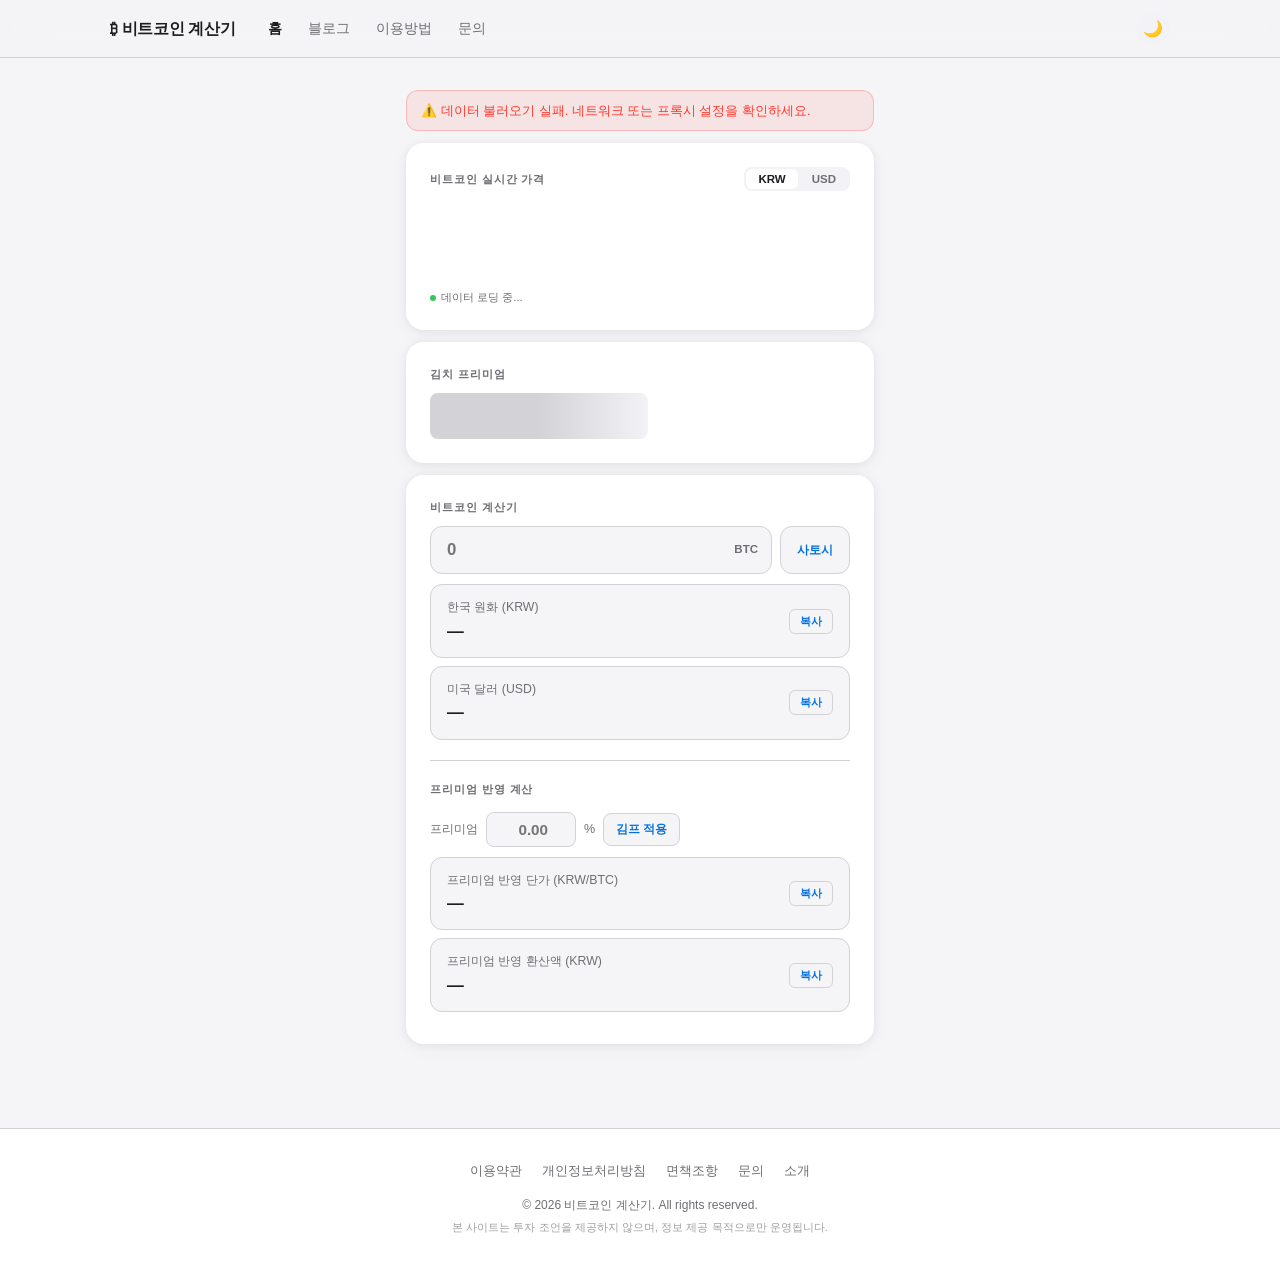
==== commit 19323567: "Update index.html" ====
--- a/index.html
+++ b/index.html
@@ -1,5 +1,6 @@
 <!DOCTYPE html>
 <html lang="ko">
+
 <head>
   <meta charset="UTF-8" />
   <meta name="viewport" content="width=device-width, initial-scale=1.0" />
@@ -16,359 +17,647 @@
   </script>
   <style>
     /* ── 메인 페이지 전용 스타일 ── */
-    .price-row    { display: flex; align-items: flex-start; justify-content: space-between; gap: 8px; }
-    .price-main   { font-size: 2.75rem; font-weight: 700; letter-spacing: -0.04em; line-height: 1; margin-bottom: 6px; font-variant-numeric: tabular-nums; }
-    .price-sub    { font-size: 0.97rem; color: var(--sub); font-variant-numeric: tabular-nums; }
-    .update-time  { font-size: 0.71rem; color: var(--sub); margin-top: 12px; }
-    .live-dot     { display: inline-block; width: 6px; height: 6px; border-radius: 50%; background: #34c759; margin-right: 5px; animation: pulse 1.5s infinite; }
-    @keyframes pulse { 0%,100%{opacity:1} 50%{opacity:0.25} }
-
-    .change-badge { display: inline-flex; align-items: center; font-size: 0.8rem; font-weight: 600; padding: 3px 9px; border-radius: 7px; white-space: nowrap; }
-    .change-badge.pos { background: rgba(255,59,48,0.12); color: var(--positive); }
-    .change-badge.neg { background: rgba(0,122,255,0.12); color: var(--negative); }
-
-    .premium-value { font-size: 2.3rem; font-weight: 700; letter-spacing: -0.03em; font-variant-numeric: tabular-nums; }
-    .premium-value.pos { color: var(--positive); }
-    .premium-value.neg { color: var(--negative); }
-    .premium-detail { font-size: 0.78rem; color: var(--sub); margin-top: 5px; }
+    .price-row {
+      display: flex;
+      align-items: flex-start;
+      justify-content: space-between;
+      gap: 8px;
+    }
+
+    .price-main {
+      font-size: 2.75rem;
+      font-weight: 700;
+      letter-spacing: -0.04em;
+      line-height: 1;
+      margin-bottom: 6px;
+      font-variant-numeric: tabular-nums;
+    }
+
+    .price-sub {
+      font-size: 0.97rem;
+      color: var(--sub);
+      font-variant-numeric: tabular-nums;
+    }
+
+    .update-time {
+      font-size: 0.71rem;
+      color: var(--sub);
+      margin-top: 12px;
+    }
+
+    .live-dot {
+      display: inline-block;
+      width: 6px;
+      height: 6px;
+      border-radius: 50%;
+      background: #34c759;
+      margin-right: 5px;
+      animation: pulse 1.5s infinite;
+    }
+
+    @keyframes pulse {
+
+      0%,
+      100% {
+        opacity: 1
+      }
+
+      50% {
+        opacity: 0.25
+      }
+    }
+
+    .change-badge {
+      display: inline-flex;
+      align-items: center;
+      font-size: 0.8rem;
+      font-weight: 600;
+      padding: 3px 9px;
+      border-radius: 7px;
+      white-space: nowrap;
+    }
+
+    .change-badge.pos {
+      background: rgba(255, 59, 48, 0.12);
+      color: var(--positive);
+    }
+
+    .change-badge.neg {
+      background: rgba(0, 122, 255, 0.12);
+      color: var(--negative);
+    }
+
+    .premium-value {
+      font-size: 2.3rem;
+      font-weight: 700;
+      letter-spacing: -0.03em;
+      font-variant-numeric: tabular-nums;
+    }
+
+    .premium-value.pos {
+      color: var(--positive);
+    }
+
+    .premium-value.neg {
+      color: var(--negative);
+    }
+
+    .premium-detail {
+      font-size: 0.78rem;
+      color: var(--sub);
+      margin-top: 5px;
+    }
 
     /* 계산기 */
-    .calc-row     { display: flex; gap: 8px; margin-bottom: 10px; }
-    .calc-iw      { flex: 1; position: relative; }
-    .calc-input   { width: 100%; padding: 13px 60px 13px 16px; border: 1.5px solid var(--border); border-radius: var(--radius-sm); font-size: 1.05rem; font-weight: 600; background: var(--bg); color: var(--text); font-family: inherit; font-variant-numeric: tabular-nums; outline: none; transition: border-color 0.2s, background var(--tr); }
-    .calc-input:focus { border-color: var(--accent); }
-    .calc-unit    { position: absolute; right: 14px; top: 50%; transform: translateY(-50%); font-size: 0.72rem; font-weight: 700; color: var(--sub); pointer-events: none; }
-    .toggle-btn   { padding: 0 16px; border: 1.5px solid var(--border); border-radius: var(--radius-sm); background: var(--bg); color: var(--accent); font-size: 0.78rem; font-weight: 700; white-space: nowrap; transition: background 0.15s; font-family: inherit; }
-    .toggle-btn:hover { background: var(--card-alt); }
-
-    .result-box   { background: var(--bg); border-radius: var(--radius-sm); padding: 13px 16px; margin-bottom: 8px; display: flex; justify-content: space-between; align-items: center; border: 1px solid var(--border); transition: background var(--tr); }
-    .result-label { font-size: 0.77rem; color: var(--sub); font-weight: 500; margin-bottom: 2px; }
-    .result-value { font-size: 1.05rem; font-weight: 700; font-variant-numeric: tabular-nums; }
-    .copy-btn     { padding: 4px 10px; border: 1px solid var(--border); border-radius: 6px; background: transparent; color: var(--accent); font-size: 0.7rem; font-weight: 600; transition: background 0.12s; font-family: inherit; }
-    .copy-btn:hover { background: var(--card-alt); }
-    .copy-btn.copied { color: #34c759; border-color: #34c759; }
-
-    .prem-row     { display: flex; align-items: center; gap: 8px; margin-top: 14px; flex-wrap: wrap; }
-    .prem-label   { font-size: 0.78rem; color: var(--sub); white-space: nowrap; }
-    .prem-input   { width: 90px; padding: 8px 12px; border: 1.5px solid var(--border); border-radius: var(--radius-xs); font-size: 0.95rem; font-weight: 600; background: var(--bg); color: var(--text); outline: none; text-align: right; font-family: inherit; transition: border-color 0.2s, background var(--tr); }
-    .prem-input:focus { border-color: var(--accent); }
-    .prem-btn     { padding: 8px 12px; border: 1.5px solid var(--border); border-radius: var(--radius-xs); background: var(--bg); color: var(--accent); font-size: 0.72rem; font-weight: 700; transition: background 0.15s; font-family: inherit; white-space: nowrap; }
-    .prem-btn:hover { background: var(--card-alt); }
+    .calc-row {
+      display: flex;
+      gap: 8px;
+      margin-bottom: 10px;
+    }
+
+    .calc-iw {
+      flex: 1;
+      position: relative;
+    }
+
+    .calc-input {
+      width: 100%;
+      padding: 13px 60px 13px 16px;
+      border: 1.5px solid var(--border);
+      border-radius: var(--radius-sm);
+      font-size: 1.05rem;
+      font-weight: 600;
+      background: var(--bg);
+      color: var(--text);
+      font-family: inherit;
+      font-variant-numeric: tabular-nums;
+      outline: none;
+      transition: border-color 0.2s, background var(--tr);
+    }
+
+    .calc-input:focus {
+      border-color: var(--accent);
+    }
+
+    .calc-unit {
+      position: absolute;
+      right: 14px;
+      top: 50%;
+      transform: translateY(-50%);
+      font-size: 0.72rem;
+      font-weight: 700;
+      color: var(--sub);
+      pointer-events: none;
+    }
+
+    .toggle-btn {
+      padding: 0 16px;
+      border: 1.5px solid var(--border);
+      border-radius: var(--radius-sm);
+      background: var(--bg);
+      color: var(--accent);
+      font-size: 0.78rem;
+      font-weight: 700;
+      white-space: nowrap;
+      transition: background 0.15s;
+      font-family: inherit;
+    }
+
+    .toggle-btn:hover {
+      background: var(--card-alt);
+    }
+
+    .result-box {
+      background: var(--bg);
+      border-radius: var(--radius-sm);
+      padding: 13px 16px;
+      margin-bottom: 8px;
+      display: flex;
+      justify-content: space-between;
+      align-items: center;
+      border: 1px solid var(--border);
+      transition: background var(--tr);
+    }
+
+    .result-label {
+      font-size: 0.77rem;
+      color: var(--sub);
+      font-weight: 500;
+      margin-bottom: 2px;
+    }
+
+    .result-value {
+      font-size: 1.05rem;
+      font-weight: 700;
+      font-variant-numeric: tabular-nums;
+    }
+
+    .copy-btn {
+      padding: 4px 10px;
+      border: 1px solid var(--border);
+      border-radius: 6px;
+      background: transparent;
+      color: var(--accent);
+      font-size: 0.7rem;
+      font-weight: 600;
+      transition: background 0.12s;
+      font-family: inherit;
+    }
+
+    .copy-btn:hover {
+      background: var(--card-alt);
+    }
+
+    .copy-btn.copied {
+      color: #34c759;
+      border-color: #34c759;
+    }
+
+    .prem-row {
+      display: flex;
+      align-items: center;
+      gap: 8px;
+      margin-top: 14px;
+      flex-wrap: wrap;
+    }
+
+    .prem-label {
+      font-size: 0.78rem;
+      color: var(--sub);
+      white-space: nowrap;
+    }
+
+    .prem-input {
+      width: 90px;
+      padding: 8px 12px;
+      border: 1.5px solid var(--border);
+      border-radius: var(--radius-xs);
+      font-size: 0.95rem;
+      font-weight: 600;
+      background: var(--bg);
+      color: var(--text);
+      outline: none;
+      text-align: right;
+      font-family: inherit;
+      transition: border-color 0.2s, background var(--tr);
+    }
+
+    .prem-input:focus {
+      border-color: var(--accent);
+    }
+
+    .prem-btn {
+      padding: 8px 12px;
+      border: 1.5px solid var(--border);
+      border-radius: var(--radius-xs);
+      background: var(--bg);
+      color: var(--accent);
+      font-size: 0.72rem;
+      font-weight: 700;
+      transition: background 0.15s;
+      font-family: inherit;
+      white-space: nowrap;
+    }
+
+    .prem-btn:hover {
+      background: var(--card-alt);
+    }
 
     /* 화폐 토글 */
-    .cur-toggle   { display: inline-flex; background: var(--card-alt); border-radius: var(--radius-xs); padding: 2px; gap: 2px; }
-    .cur-toggle button { padding: 4px 12px; border: none; border-radius: 6px; font-size: 0.72rem; font-weight: 700; cursor: pointer; background: transparent; color: var(--sub); transition: background 0.15s, color 0.15s; font-family: inherit; }
-    .cur-toggle button.active { background: var(--card); color: var(--text); }
+    .cur-toggle {
+      display: inline-flex;
+      background: var(--card-alt);
+      border-radius: var(--radius-xs);
+      padding: 2px;
+      gap: 2px;
+    }
+
+    .cur-toggle button {
+      padding: 4px 12px;
+      border: none;
+      border-radius: 6px;
+      font-size: 0.72rem;
+      font-weight: 700;
+      cursor: pointer;
+      background: transparent;
+      color: var(--sub);
+      transition: background 0.15s, color 0.15s;
+      font-family: inherit;
+    }
+
+    .cur-toggle button.active {
+      background: var(--card);
+      color: var(--text);
+    }
 
     /* 스켈레톤 */
-    .skel-lg  { height: 50px; width: 68%; margin-bottom: 8px; }
-    .skel-sm  { height: 18px; width: 42%; }
-    .skel-prem{ height: 46px; width: 52%; }
+    .skel-lg {
+      height: 50px;
+      width: 68%;
+      margin-bottom: 8px;
+    }
+
+    .skel-sm {
+      height: 18px;
+      width: 42%;
+    }
+
+    .skel-prem {
+      height: 46px;
+      width: 52%;
+    }
 
     /* 플래시 */
-    @keyframes flash-up   { 0%,100%{color:inherit} 35%{color:var(--positive)} }
-    @keyframes flash-down { 0%,100%{color:inherit} 35%{color:var(--negative)} }
-    .flash-up   { animation: flash-up   0.5s ease; }
-    .flash-down { animation: flash-down 0.5s ease; }
+    @keyframes flash-up {
+
+      0%,
+      100% {
+        color: inherit
+      }
+
+      35% {
+        color: var(--positive)
+      }
+    }
+
+    @keyframes flash-down {
+
+      0%,
+      100% {
+        color: inherit
+      }
+
+      35% {
+        color: var(--negative)
+      }
+    }
+
+    .flash-up {
+      animation: flash-up 0.5s ease;
+    }
+
+    .flash-down {
+      animation: flash-down 0.5s ease;
+    }
   </style>
 </head>
+
 <body>
 
-<!-- 네비게이션 (main.js가 주입) -->
-<div id="nav-placeholder"></div>
-
-<main>
-  <div class="container">
-
-    <!-- 에러 배너 -->
-    <div class="error-banner" id="error-banner">⚠️ 데이터를 불러오는 중 오류가 발생했습니다. 재시도 중...</div>
-
-    <!-- ── 가격 카드 ── -->
-    <div class="card">
-      <div style="display:flex;align-items:center;justify-content:space-between;margin-bottom:10px;">
-        <span class="card-label" style="margin:0;">비트코인 실시간 가격</span>
-        <div class="cur-toggle">
-          <button id="btn-krw" class="active" onclick="setCurrency('KRW')">KRW</button>
-          <button id="btn-usd" onclick="setCurrency('USD')">USD</button>
+  <!-- 네비게이션 (main.js가 주입) -->
+  <div id="nav-placeholder"></div>
+
+  <main>
+    <div class="container">
+
+      <!-- 에러 배너 -->
+      <div class="error-banner" id="error-banner">⚠️ 데이터를 불러오는 중 오류가 발생했습니다. 재시도 중...</div>
+
+      <!-- ── 가격 카드 ── -->
+      <div class="card">
+        <div style="display:flex;align-items:center;justify-content:space-between;margin-bottom:10px;">
+          <span class="card-label" style="margin:0;">비트코인 실시간 가격</span>
+          <div class="cur-toggle">
+            <button id="btn-krw" class="active" onclick="setCurrency('KRW')">KRW</button>
+            <button id="btn-usd" onclick="setCurrency('USD')">USD</button>
+          </div>
+        </div>
+
+        <div class="price-row">
+          <div>
+            <!-- 스켈레톤 -->
+            <div class="skeleton skel-lg" id="skel-price"></div>
+            <div class="skeleton skel-sm" id="skel-sub"></div>
+            <!-- 실제 데이터 -->
+            <div id="price-wrap" style="display:none;">
+              <div class="price-main" id="price-main">—</div>
+              <div class="price-sub" id="price-sub">—</div>
+            </div>
+          </div>
+          <span class="change-badge" id="change-badge" style="display:none;margin-top:4px;"></span>
+        </div>
+
+        <div class="update-time" id="update-time">
+          <span class="live-dot"></span>데이터 로딩 중...
         </div>
       </div>
 
-      <div class="price-row">
-        <div>
-          <!-- 스켈레톤 -->
-          <div class="skeleton skel-lg" id="skel-price"></div>
-          <div class="skeleton skel-sm"  id="skel-sub"></div>
-          <!-- 실제 데이터 -->
-          <div id="price-wrap" style="display:none;">
-            <div class="price-main" id="price-main">—</div>
-            <div class="price-sub"  id="price-sub">—</div>
+      <!-- ── 김치 프리미엄 카드 ── -->
+      <div class="card">
+        <div class="card-label">김치 프리미엄</div>
+        <div class="skeleton skel-prem" id="skel-prem"></div>
+        <div id="prem-wrap" style="display:none;">
+          <div class="premium-value" id="prem-value">—</div>
+          <div class="premium-detail" id="prem-detail">업비트 KRW ÷ (바이낸스 USD × 환율)</div>
+        </div>
+      </div>
+
+      <!-- ── 계산기 카드 ── -->
+      <div class="card">
+        <div class="card-label">비트코인 계산기</div>
+
+        <div class="calc-row">
+          <div class="calc-iw">
+            <input class="calc-input" id="btc-input" type="number" placeholder="0" min="0" step="any"
+              oninput="onInput()" style="padding-right:60px;" />
+            <span class="calc-unit" id="btc-unit">BTC</span>
           </div>
-        </div>
-        <span class="change-badge" id="change-badge" style="display:none;margin-top:4px;"></span>
+          <button class="toggle-btn" id="sat-btn" onclick="toggleSat()">사토시</button>
+        </div>
+
+        <div class="result-box">
+          <div>
+            <div class="result-label">한국 원화 (KRW)</div>
+            <div class="result-value" id="res-krw">—</div>
+          </div>
+          <button class="copy-btn" onclick="copyVal('res-krw',this)">복사</button>
+        </div>
+
+        <div class="result-box">
+          <div>
+            <div class="result-label">미국 달러 (USD)</div>
+            <div class="result-value" id="res-usd">—</div>
+          </div>
+          <button class="copy-btn" onclick="copyVal('res-usd',this)">복사</button>
+        </div>
+
+        <div class="divider"></div>
+
+        <!-- 사용자 지정 프리미엄 -->
+        <div class="card-label" style="margin-bottom:4px;">프리미엄 반영 계산</div>
+        <div class="prem-row">
+          <span class="prem-label">프리미엄</span>
+          <input class="prem-input" id="custom-prem" type="number" placeholder="0.00" step="0.01" oninput="onInput()" />
+          <span class="prem-label">%</span>
+          <button class="prem-btn" onclick="useKimchi()">김프 적용</button>
+        </div>
+
+        <div class="result-box" style="margin-top:10px;">
+          <div>
+            <div class="result-label">프리미엄 반영 단가 (KRW/BTC)</div>
+            <div class="result-value" id="res-prem-price">—</div>
+          </div>
+          <button class="copy-btn" onclick="copyVal('res-prem-price',this)">복사</button>
+        </div>
+
+        <div class="result-box">
+          <div>
+            <div class="result-label">프리미엄 반영 환산액 (KRW)</div>
+            <div class="result-value" id="res-prem-total">—</div>
+          </div>
+          <button class="copy-btn" onclick="copyVal('res-prem-total',this)">복사</button>
+        </div>
       </div>
 
-      <div class="update-time" id="update-time">
-        <span class="live-dot"></span>데이터 로딩 중...
-      </div>
-    </div>
-
-    <!-- ── 김치 프리미엄 카드 ── -->
-    <div class="card">
-      <div class="card-label">김치 프리미엄</div>
-      <div class="skeleton skel-prem" id="skel-prem"></div>
-      <div id="prem-wrap" style="display:none;">
-        <div class="premium-value" id="prem-value">—</div>
-        <div class="premium-detail" id="prem-detail">업비트 KRW ÷ (바이낸스 USD × 환율)</div>
-      </div>
-    </div>
-
-    <!-- ── 계산기 카드 ── -->
-    <div class="card">
-      <div class="card-label">비트코인 계산기</div>
-
-      <div class="calc-row">
-        <div class="calc-iw">
-          <input class="calc-input" id="btc-input" type="number" placeholder="0" min="0" step="any"
-                 oninput="onInput()" style="padding-right:60px;" />
-          <span class="calc-unit" id="btc-unit">BTC</span>
-        </div>
-        <button class="toggle-btn" id="sat-btn" onclick="toggleSat()">사토시</button>
-      </div>
-
-      <div class="result-box">
-        <div>
-          <div class="result-label">한국 원화 (KRW)</div>
-          <div class="result-value" id="res-krw">—</div>
-        </div>
-        <button class="copy-btn" onclick="copyVal('res-krw',this)">복사</button>
-      </div>
-
-      <div class="result-box">
-        <div>
-          <div class="result-label">미국 달러 (USD)</div>
-          <div class="result-value" id="res-usd">—</div>
-        </div>
-        <button class="copy-btn" onclick="copyVal('res-usd',this)">복사</button>
-      </div>
-
-      <div class="divider"></div>
-
-      <!-- 사용자 지정 프리미엄 -->
-      <div class="card-label" style="margin-bottom:4px;">프리미엄 반영 계산</div>
-      <div class="prem-row">
-        <span class="prem-label">프리미엄</span>
-        <input class="prem-input" id="custom-prem" type="number" placeholder="0.00" step="0.01" oninput="onInput()" />
-        <span class="prem-label">%</span>
-        <button class="prem-btn" onclick="useKimchi()">김프 적용</button>
-      </div>
-
-      <div class="result-box" style="margin-top:10px;">
-        <div>
-          <div class="result-label">프리미엄 반영 단가 (KRW/BTC)</div>
-          <div class="result-value" id="res-prem-price">—</div>
-        </div>
-        <button class="copy-btn" onclick="copyVal('res-prem-price',this)">복사</button>
-      </div>
-
-      <div class="result-box">
-        <div>
-          <div class="result-label">프리미엄 반영 환산액 (KRW)</div>
-          <div class="result-value" id="res-prem-total">—</div>
-        </div>
-        <button class="copy-btn" onclick="copyVal('res-prem-total',this)">복사</button>
-      </div>
-    </div>
-
-  </div><!-- /container -->
-</main>
-
-<!-- 푸터 (main.js가 주입) -->
-<div id="footer-placeholder"></div>
-
-<!-- ROOT_PATH는 main.js보다 먼저 선언 -->
-<script>window.ROOT_PATH = '';</script>
-<script src="assets/main.js"></script>
-
-<!-- ── 비트코인 데이터 로직 (메인 페이지 전용) ── -->
-<script>
-  var S = {
-    btcKrw: null, btcUsd: null, usdKrw: null,
-    kimchi: null, change24h: null,
-    prevKrw: null, prevUsd: null,
-    isSat: false, cur: 'KRW',
-    loaded: false,
-  };
-
-  /* 숫자 포맷 */
-  function fmtKrw(n) { return n == null ? '—' : '₩' + Math.round(n).toLocaleString('ko-KR'); }
-  function fmtUsd(n) { return n == null ? '—' : '$' + n.toLocaleString('en-US', {minimumFractionDigits:2,maximumFractionDigits:2}); }
-
-  /* 스켈레톤 제거 */
-  function showUI() {
-    if (S.loaded) return;
-    S.loaded = true;
-    ['skel-price','skel-sub','skel-prem'].forEach(function(id){
-      var el = document.getElementById(id);
-      if (el) el.remove();
-    });
-    document.getElementById('price-wrap').style.display = '';
-    document.getElementById('prem-wrap').style.display  = '';
-    document.getElementById('change-badge').style.display = '';
-  }
-
-  /* 화폐 토글 */
-  function setCurrency(c) {
-    S.cur = c;
-    document.getElementById('btn-krw').className = c === 'KRW' ? 'active' : '';
-    document.getElementById('btn-usd').className = c === 'USD' ? 'active' : '';
-    renderPrice();
-  }
-
-  /* 가격 렌더 */
-  function renderPrice() {
-    if (!S.btcKrw || !S.btcUsd) return;
-    showUI();
-
-    var mainEl = document.getElementById('price-main');
-    var subEl  = document.getElementById('price-sub');
-    var prev   = S.cur === 'KRW' ? S.prevKrw : S.prevUsd;
-    var cur    = S.cur === 'KRW' ? S.btcKrw  : S.btcUsd;
-
-    var mainTxt = S.cur === 'KRW' ? fmtKrw(S.btcKrw) : fmtUsd(S.btcUsd);
-    var subTxt  = S.cur === 'KRW'
-      ? fmtUsd(S.btcUsd) + (S.usdKrw ? '  ·  환율 ₩' + Math.round(S.usdKrw).toLocaleString('ko-KR') : '')
-      : fmtKrw(S.btcKrw);
-
-    /* 방향 플래시 */
-    if (prev != null && cur !== prev && mainEl.textContent !== '—') {
-      mainEl.classList.remove('flash-up','flash-down');
-      void mainEl.offsetWidth;
-      mainEl.classList.add(cur > prev ? 'flash-up' : 'flash-down');
-    }
-    mainEl.textContent = mainTxt;
-    subEl.textContent  = subTxt;
-
-    /* 24h 변동 배지 */
-    var badge = document.getElementById('change-badge');
-    if (S.change24h != null) {
-      var pos = S.change24h >= 0;
-      badge.className = 'change-badge ' + (pos ? 'pos' : 'neg');
-      badge.textContent = (pos ? '▲ +' : '▼ ') + S.change24h.toFixed(2) + '%';
-    }
-
-    /* 업데이트 시간 */
-    document.getElementById('update-time').innerHTML =
-      '<span class="live-dot"></span>' +
-      new Date().toLocaleTimeString('ko-KR', {hour12:false}) + ' 기준';
-
-    onInput();
-  }
-
-  /* 김치 프리미엄 렌더 */
-  function renderPremium() {
-    if (S.kimchi == null) return;
-    var el  = document.getElementById('prem-value');
-    var pos = S.kimchi >= 0;
-    el.textContent = (pos ? '+' : '') + S.kimchi.toFixed(3) + '%';
-    el.className   = 'premium-value ' + (pos ? 'pos' : 'neg');
-
-    if (S.btcKrw && S.btcUsd && S.usdKrw) {
-      var globalKrw = S.btcUsd * S.usdKrw;
-      document.getElementById('prem-detail').textContent =
-        '업비트 ' + fmtKrw(S.btcKrw) + '  vs  글로벌 환산 ' + fmtKrw(globalKrw);
-    }
-  }
-
-  /* 계산기 */
-  function onInput() {
-    var raw = parseFloat(document.getElementById('btc-input').value) || 0;
-    var btc = S.isSat ? raw / 1e8 : raw;
-    var cp  = parseFloat(document.getElementById('custom-prem').value) || 0;
-
-    document.getElementById('res-krw').textContent =
-      S.btcKrw != null ? fmtKrw(btc * S.btcKrw) : '—';
-    document.getElementById('res-usd').textContent =
-      S.btcUsd != null ? fmtUsd(btc * S.btcUsd) : '—';
-
-    if (S.btcKrw != null) {
-      var adjPrice = S.btcKrw * (1 + cp / 100);
-      document.getElementById('res-prem-price').textContent = fmtKrw(adjPrice);
-      document.getElementById('res-prem-total').textContent = fmtKrw(btc * adjPrice);
-    }
-  }
-
-  /* 사토시 토글 */
-  function toggleSat() {
-    S.isSat = !S.isSat;
-    document.getElementById('btc-unit').textContent = S.isSat ? 'SAT' : 'BTC';
-    var btn = document.getElementById('sat-btn');
-    btn.textContent = S.isSat ? 'BTC' : '사토시';
-    btn.style.color = S.isSat ? 'var(--positive)' : '';
-    onInput();
-  }
-
-  /* 김프 적용 */
-  function useKimchi() {
-    if (S.kimchi == null) return;
-    document.getElementById('custom-prem').value = S.kimchi.toFixed(3);
-    onInput();
-  }
-
-  /* 복사 */
-  function copyVal(id, btn) {
-    var text = document.getElementById(id).textContent;
-    if (text === '—') return;
-    navigator.clipboard.writeText(text.replace(/[₩$,]/g, '')).then(function () {
-      btn.textContent = '✓';
-      btn.classList.add('copied');
-      setTimeout(function () { btn.textContent = '복사'; btn.classList.remove('copied'); }, 1500);
-    });
-  }
-
-  /* ── API 호출 ── */
-  async function fetchData() {
-    try {
-      var results = await Promise.allSettled([
-        fetch('https://api.binance.com/api/v3/ticker/24hr?symbol=BTCUSDT').then(function(r){return r.json();}),
-        fetch('https://api.upbit.com/v1/ticker?markets=KRW-BTC').then(function(r){return r.json();}),
-        fetch('https://open.er-api.com/v6/latest/USD').then(function(r){return r.json();}),
-      ]);
-
-      var ok = true;
-
-      if (results[0].status === 'fulfilled') {
-        var d = results[0].value;
-        S.prevUsd   = S.btcUsd;
-        S.btcUsd    = parseFloat(d.lastPrice);
-        S.change24h = parseFloat(d.priceChangePercent);
-      } else { ok = false; }
-
-      if (results[1].status === 'fulfilled') {
+    </div><!-- /container -->
+  </main>
+
+  <!-- 푸터 (main.js가 주입) -->
+  <div id="footer-placeholder"></div>
+
+  <!-- ROOT_PATH는 main.js보다 먼저 선언 -->
+  <script>window.ROOT_PATH = '';</script>
+  <script src="assets/main.js"></script>
+
+  <!-- ── 비트코인 데이터 로직 (메인 페이지 전용) ── -->
+  <script>
+    var S = {
+      btcKrw: null, btcUsd: null, usdKrw: null,
+      kimchi: null, change24h: null,
+      prevKrw: null, prevUsd: null,
+      isSat: false, cur: 'KRW',
+      loaded: false,
+    };
+
+    /* 숫자 포맷 */
+    function fmtKrw(n) { return n == null ? '—' : '₩' + Math.round(n).toLocaleString('ko-KR'); }
+    function fmtUsd(n) { return n == null ? '—' : '$' + n.toLocaleString('en-US', { minimumFractionDigits: 2, maximumFractionDigits: 2 }); }
+
+    /* 스켈레톤 제거 */
+    function showUI() {
+      if (S.loaded) return;
+      S.loaded = true;
+      ['skel-price', 'skel-sub', 'skel-prem'].forEach(function (id) {
+        var el = document.getElementById(id);
+        if (el) el.remove();
+      });
+      document.getElementById('price-wrap').style.display = '';
+      document.getElementById('prem-wrap').style.display = '';
+      document.getElementById('change-badge').style.display = '';
+    }
+
+    /* 화폐 토글 */
+    function setCurrency(c) {
+      S.cur = c;
+      document.getElementById('btn-krw').className = c === 'KRW' ? 'active' : '';
+      document.getElementById('btn-usd').className = c === 'USD' ? 'active' : '';
+      renderPrice();
+    }
+
+    /* 가격 렌더 */
+    function renderPrice() {
+      if (!S.btcKrw || !S.btcUsd) return;
+      showUI();
+
+      var mainEl = document.getElementById('price-main');
+      var subEl = document.getElementById('price-sub');
+      var prev = S.cur === 'KRW' ? S.prevKrw : S.prevUsd;
+      var cur = S.cur === 'KRW' ? S.btcKrw : S.btcUsd;
+
+      var mainTxt = S.cur === 'KRW' ? fmtKrw(S.btcKrw) : fmtUsd(S.btcUsd);
+      var subTxt = S.cur === 'KRW'
+        ? fmtUsd(S.btcUsd) + (S.usdKrw ? '  ·  환율 ₩' + Math.round(S.usdKrw).toLocaleString('ko-KR') : '')
+        : fmtKrw(S.btcKrw);
+
+      /* 방향 플래시 */
+      if (prev != null && cur !== prev && mainEl.textContent !== '—') {
+        mainEl.classList.remove('flash-up', 'flash-down');
+        void mainEl.offsetWidth;
+        mainEl.classList.add(cur > prev ? 'flash-up' : 'flash-down');
+      }
+      mainEl.textContent = mainTxt;
+      subEl.textContent = subTxt;
+
+      /* 24h 변동 배지 */
+      var badge = document.getElementById('change-badge');
+      if (S.change24h != null) {
+        var pos = S.change24h >= 0;
+        badge.className = 'change-badge ' + (pos ? 'pos' : 'neg');
+        badge.textContent = (pos ? '▲ +' : '▼ ') + S.change24h.toFixed(2) + '%';
+      }
+
+      /* 업데이트 시간 */
+      document.getElementById('update-time').innerHTML =
+        '<span class="live-dot"></span>' +
+        new Date().toLocaleTimeString('ko-KR', { hour12: false }) + ' 기준';
+
+      onInput();
+    }
+
+    /* 김치 프리미엄 렌더 */
+    function renderPremium() {
+      if (S.kimchi == null) return;
+      var el = document.getElementById('prem-value');
+      var pos = S.kimchi >= 0;
+      el.textContent = (pos ? '+' : '') + S.kimchi.toFixed(3) + '%';
+      el.className = 'premium-value ' + (pos ? 'pos' : 'neg');
+
+      if (S.btcKrw && S.btcUsd && S.usdKrw) {
+        var globalKrw = S.btcUsd * S.usdKrw;
+        document.getElementById('prem-detail').textContent =
+          '업비트 ' + fmtKrw(S.btcKrw) + '  vs  글로벌 환산 ' + fmtKrw(globalKrw);
+      }
+    }
+
+    /* 계산기 */
+    function onInput() {
+      var raw = parseFloat(document.getElementById('btc-input').value) || 0;
+      var btc = S.isSat ? raw / 1e8 : raw;
+      var cp = parseFloat(document.getElementById('custom-prem').value) || 0;
+
+      document.getElementById('res-krw').textContent =
+        S.btcKrw != null ? fmtKrw(btc * S.btcKrw) : '—';
+      document.getElementById('res-usd').textContent =
+        S.btcUsd != null ? fmtUsd(btc * S.btcUsd) : '—';
+
+      if (S.btcKrw != null) {
+        var adjPrice = S.btcKrw * (1 + cp / 100);
+        document.getElementById('res-prem-price').textContent = fmtKrw(adjPrice);
+        document.getElementById('res-prem-total').textContent = fmtKrw(btc * adjPrice);
+      }
+    }
+
+    /* 사토시 토글 */
+    function toggleSat() {
+      S.isSat = !S.isSat;
+      document.getElementById('btc-unit').textContent = S.isSat ? 'SAT' : 'BTC';
+      var btn = document.getElementById('sat-btn');
+      btn.textContent = S.isSat ? 'BTC' : '사토시';
+      btn.style.color = S.isSat ? 'var(--positive)' : '';
+      onInput();
+    }
+
+    /* 김프 적용 */
+    function useKimchi() {
+      if (S.kimchi == null) return;
+      document.getElementById('custom-prem').value = S.kimchi.toFixed(3);
+      onInput();
+    }
+
+    /* 복사 */
+    function copyVal(id, btn) {
+      var text = document.getElementById(id).textContent;
+      if (text === '—') return;
+      navigator.clipboard.writeText(text.replace(/[₩$,]/g, '')).then(function () {
+        btn.textContent = '✓';
+        btn.classList.add('copied');
+        setTimeout(function () { btn.textContent = '복사'; btn.classList.remove('copied'); }, 1500);
+      });
+    }
+
+    /* ── Cloudflare Workers 프록시 URL ──────────────────────────
+       배포 후 아래 URL을 실제 Workers URL로 교체하세요.
+       예) https://btc-price-proxy.your-name.workers.dev
+    ────────────────────────────────────────────────────────── */
+    var PROXY_URL = 'https://btc-price-proxy.workplay240805.workers.dev'; /* ← 여기를 실제 URL로 교체 */
+
+    /* 에러 배너 메시지 표시 헬퍼 */
+    function showError(msg) {
+      var el = document.getElementById('error-banner');
+      el.textContent = msg || '⚠️ 데이터 불러오기 실패. 재시도 중...';
+      el.classList.add('show');
+    }
+    function hideError() {
+      document.getElementById('error-banner').classList.remove('show');
+    }
+
+    /* ── API 호출 (Cloudflare Worker 프록시 경유) ── */
+    async function fetchData() {
+      try {
+        var res = await fetch(PROXY_URL + '/prices');
+
+        if (!res.ok) {
+          showError('⚠️ 서버 오류 (' + res.status + '). 재시도 중...');
+          return;
+        }
+
+        var data = await res.json();
+
+        if (data.error) {
+          showError('⚠️ ' + data.error);
+          return;
+        }
+
+        /* 이전 값 보존 (플래시 애니메이션용) */
+        S.prevUsd = S.btcUsd;
         S.prevKrw = S.btcKrw;
-        S.btcKrw  = results[1].value[0].trade_price;
-      } else { ok = false; }
-
-      if (results[2].status === 'fulfilled') {
-        S.usdKrw = results[2].value.rates && results[2].value.rates.KRW;
-      }
-
-      if (S.btcKrw && S.btcUsd && S.usdKrw) {
-        S.kimchi = ((S.btcKrw / (S.btcUsd * S.usdKrw)) - 1) * 100;
-        renderPremium();
-      }
-
-      renderPrice();
-      document.getElementById('error-banner').classList.toggle('show', !ok);
-
-    } catch (e) {
-      document.getElementById('error-banner').classList.add('show');
-    }
-  }
-
-  /* 1초 갱신 */
-  fetchData();
-  setInterval(fetchData, 1000);
-</script>
+
+        /* 상태 업데이트 */
+        if (data.btcUsd != null) { S.btcUsd = data.btcUsd; }
+        if (data.btcKrw != null) { S.btcKrw = data.btcKrw; }
+        if (data.change24h != null) { S.change24h = data.change24h; }
+        if (data.usdKrw != null) { S.usdKrw = data.usdKrw; }
+
+        /* 김치 프리미엄 계산 */
+        if (S.btcKrw && S.btcUsd && S.usdKrw) {
+          S.kimchi = ((S.btcKrw / (S.btcUsd * S.usdKrw)) - 1) * 100;
+          renderPremium();
+        }
+
+        renderPrice();
+        hideError();
+
+      } catch (e) {
+        /* 네트워크 오류 또는 PROXY_URL 미설정 */
+        showError('⚠️ 데이터 불러오기 실패. 네트워크 또는 프록시 설정을 확인하세요.');
+      }
+    }
+
+    /* 3초 갱신 (프록시 경유로 API 부하 최소화) */
+    fetchData();
+    setInterval(fetchData, 3000);
+  </script>
 
 </body>
+
 </html>
